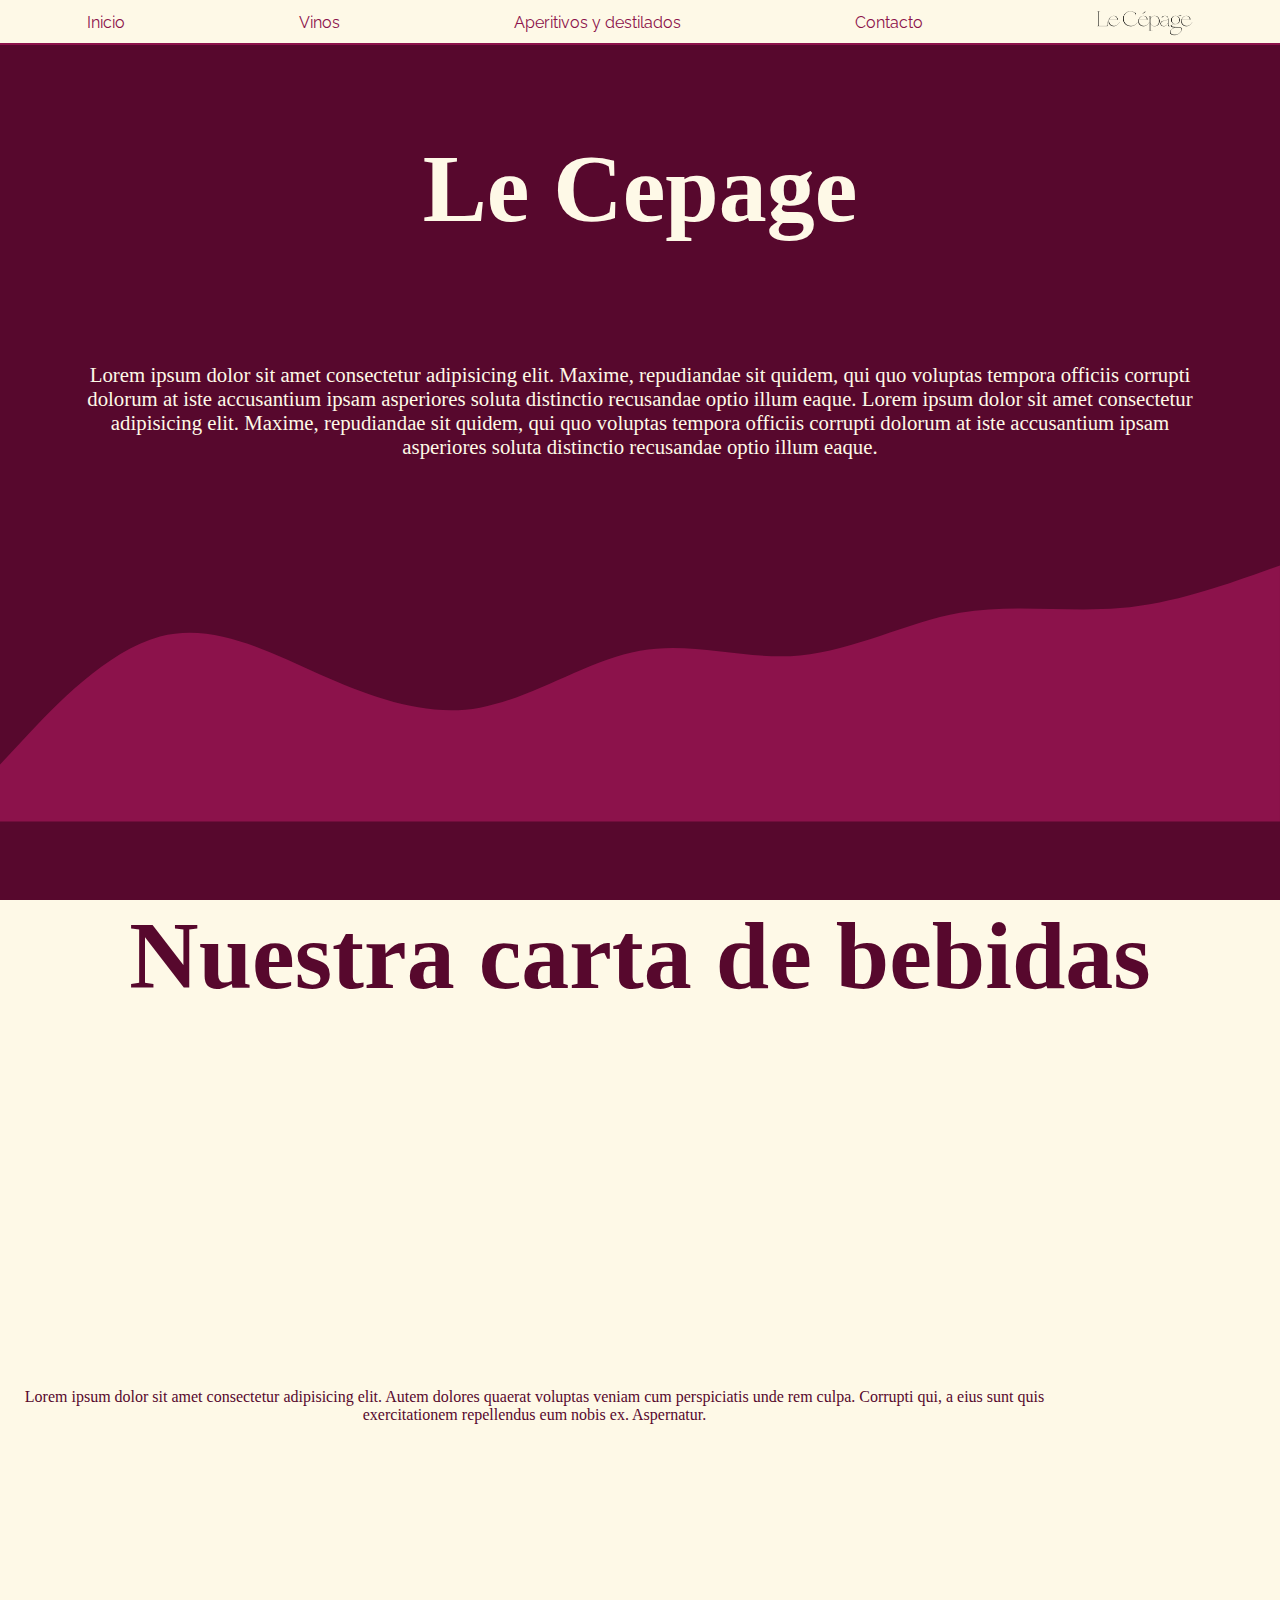
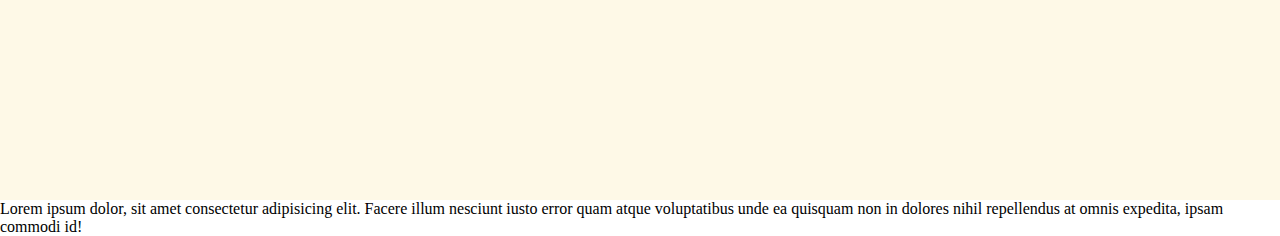
==== index.html @ 39147e9d "Continuo trabajando sobre la pagina principal, probando waves backgrounds y svgs" ====
<!DOCTYPE html>
<html lang="es">

<head>
  <meta charset="UTF-8" />
  <meta http-equiv="X-UA-Compatible" content="IE=edge" />
  <meta name="viewport" content="width=device-width, initial-scale=1.0" />
  <title>Le Cepage</title>
  <link rel="stylesheet" href="styles.css" />
  <script src="myScripts.js"></script>
</head>

<body>
  <header>
    <nav class="grilla-nav-izq">
      <a class="nav-hijo-izq" href="#">Inicio</a>
      <a class="nav-hijo-izq" href="#">Vinos</a>
      <a class="nav-hijo-izq" href="#">Aperitivos y destilados</a>
      <a class="nav-hijo-izq" href="#">Contacto</a>
      <p class="nav-hijo-izq"><img src="imgs/logos/logo1.png" class="logo-nav" style="height: 32px;"></p>
    </nav>
  </header>
  <main class="flex-col-main">
    <!-- Div de presentacion con titulos y descripcion breve -->
    <div class="wave-container">
      <div class="filler"></div>
      <!-- Con la misma height que el nav para asi queda bien el h1 -->
      <h1>Le Cepage</h1>
      <p>Lorem ipsum dolor sit amet consectetur adipisicing elit. Maxime, repudiandae sit quidem, qui quo voluptas
        tempora officiis corrupti dolorum at iste accusantium ipsam asperiores soluta distinctio recusandae optio illum
        eaque.
        Lorem ipsum dolor sit amet consectetur adipisicing elit. Maxime, repudiandae sit quidem, qui quo voluptas
        tempora officiis corrupti dolorum at iste accusantium ipsam asperiores soluta distinctio recusandae optio illum
        eaque.
      </p>
      <div class="svg-wave">
        <!-- getwaves.io -->
        <svg xmlns="http://www.w3.org/2000/svg" viewBox="0 0 1440 320" preserveAspectRatio="none">
          <path fill="#8c124b" fill-opacity="1"
            d="M0,256L30,224C60,192,120,128,180,112C240,96,300,128,360,154.7C420,181,480,203,540,192C600,181,660,139,720,128C780,117,840,139,900,133.3C960,128,1020,96,1080,85.3C1140,75,1200,85,1260,80C1320,75,1380,53,1410,42.7L1440,32L1440,320L1410,320C1380,320,1320,320,1260,320C1200,320,1140,320,1080,320C1020,320,960,320,900,320C840,320,780,320,720,320C660,320,600,320,540,320C480,320,420,320,360,320C300,320,240,320,180,320C120,320,60,320,30,320L0,320Z">
          </path>
        </svg>
      </div>
    </div>
    <!-- Termino la presentacion -->
    <!-- Arranca la segunda diapo del index -->
    <div class="topwave">
      <!-- <svg xmlns="http://www.w3.org/2000/svg" viewBox="0 0 1440 320" preserveAspectRatio="none">
        <path fill="#8c124b" fill-opacity="1"
          d="M0,256L30,224C60,192,120,128,180,112C240,96,300,128,360,154.7C420,181,480,203,540,192C600,181,660,139,720,128C780,117,840,139,900,133.3C960,128,1020,96,1080,85.3C1140,75,1200,85,1260,80C1320,75,1380,53,1410,42.7L1440,32L1440,0L1410,0C1380,0,1320,0,1260,0C1200,0,1140,0,1080,0C1020,0,960,0,900,0C840,0,780,0,720,0C660,0,600,0,540,0C480,0,420,0,360,0C300,0,240,0,180,0C120,0,60,0,30,0L0,0Z">
        </path>
      </svg> -->
      <h1>Nuestra carta de bebidas</h1>
      <p>Lorem ipsum dolor sit amet consectetur adipisicing elit. Autem dolores quaerat voluptas veniam cum perspiciatis
        unde rem culpa. Corrupti qui, a eius sunt quis exercitationem repellendus eum nobis ex. Aspernatur.</p>
    </div>
    <footer>
      Lorem ipsum dolor, sit amet consectetur adipisicing elit. Facere illum
      nesciunt iusto error quam atque voluptatibus unde ea quisquam non in
      dolores nihil repellendus at omnis expedita, ipsam commodi id!
    </footer>
  </main>
</body>

</html>
---- styles.css ----
@import url('https://fonts.googleapis.com/css2?family=Quicksand:wght@300;400;500&family=Raleway:ital,wght@0,100;0,300;0,400;0,500;1,100&family=Source+Serif+Pro:wght@200;300;400&display=swap');

@import url('https://fonts.googleapis.com/css2?family=Koh+Santepheap&display=swap');

:root {;
    --footer-fontcolor: rgb(0, 0, 0);
    --main-color: #8c124b;
    --title-color: #FEF9E7;
    --second-background: #FEF9E7;
    --main-background: #57082d;
}

* {
    box-sizing: border-box;
    margin: 0;
    padding: 0;
}

body {
    width: 100vw;
    margin: 0;
    overflow-x: hidden;
}

/* nav */
.grilla-nav-izq {
    z-index: 1;
    padding: 0.2em 0 0.1em 0;
    display: flex;
    flex-direction: row;
    width: 100vw;
    font-family: Raleway;
    position: fixed;
    top: 0;
    height: 45px;
    background-color: var(--second-background);
    align-items: center;
    justify-content: space-around;
    border-bottom: 2px solid var(--main-color);
}

.logo-nav {
    padding-top: 5px;
}

.nav-hijo-izq {
    text-align: center;
    color: var(--main-color);
    grid-column-start: span 1;
    display: block;
}

.grilla-nav-izq a {
    text-decoration: none;
}

.grilla-nav-izq a:hover {
    text-decoration: none;
}
/* Fin nav */

.flex-col-main {
    display: grid;
    grid-template-rows: repeat(1fr, 5);
}

.wave-container {
    height: 100vh;
    width: 100vw;
    background-color: var(--main-background);
    grid-row: 1 span 1;
    display: grid;
    grid-template-columns: repeat(1fr, 12);
    grid-template-rows: repeat(1fr, 6);
}

.filler {
    height: 55px;
    grid-column: span 12;
    grid-row: 1 / 2;
}
.wave-container h1 {
    color: var(--title-color);
    font-size: 6em;
    text-align: center;
    grid-column: span 12;
    grid-row: 2 / 3;
}

.wave-container p {
    color: var(--title-color);
    font-size: 1.3em;
    margin: 40px 50px 0px 50px;
    grid-row: 3 / 4;
    grid-column: 4 / 10;
    text-align: center;
}

.svg-wave {
    display: block;
    width: 100;
    grid-row: 4/5;
    grid-column: 1/13;
}

.svg-wave > svg {
    display: block;
    width: 100;
    grid-row: 4/5;
    grid-column: 1/13;
}

.topwave {
    background-image: url(E:/Programming/cac-2168-python/le-cepage/imgs/topwave.svg);
    background-repeat: no-repeat;
    height: 100vh;
    width: 100vw;
    background: var(--second-background);
    color: var(--main-background);
    text-align: center;
    overflow: hidden;
    grid-row: 2/3;
    display: grid;
    grid-template-columns: repeat(1fr, 12);
    grid-template-rows: repeat(1fr, 6);
}

.topwave > svg {
    display:block;
    width: 100;
    height: 80%;
    grid-row: 1/2;
}

.topwave h1 {
    color: var(--main-background);
    z-index: 0;
    position: relative;
    font-size: 6em;
    text-align: center;
    grid-column: 1/13;
    grid-row: 1 / 2;
}

/* Footer */
footer {
    grid-column-start: span 12;
    background-color: var(--footer-backgroundcolor);
    color: var(---main-color);
    height: auto;
}
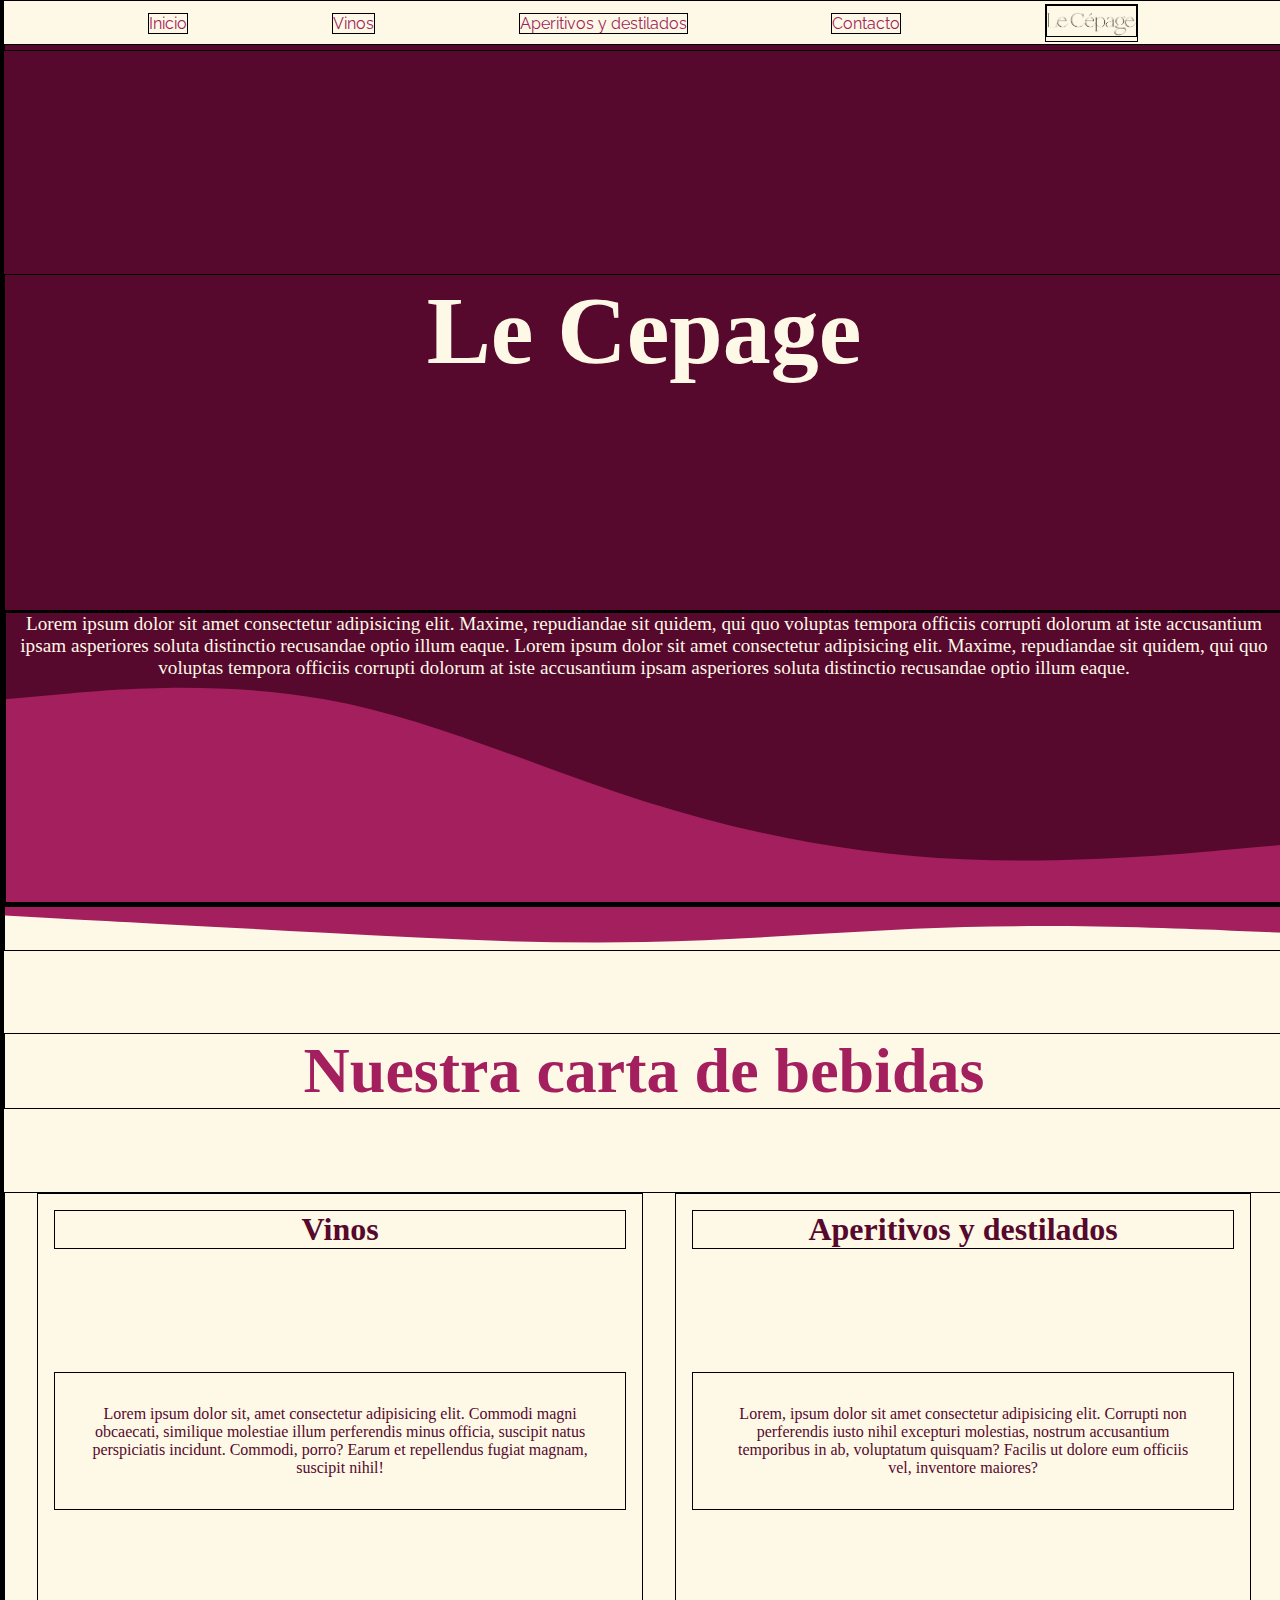
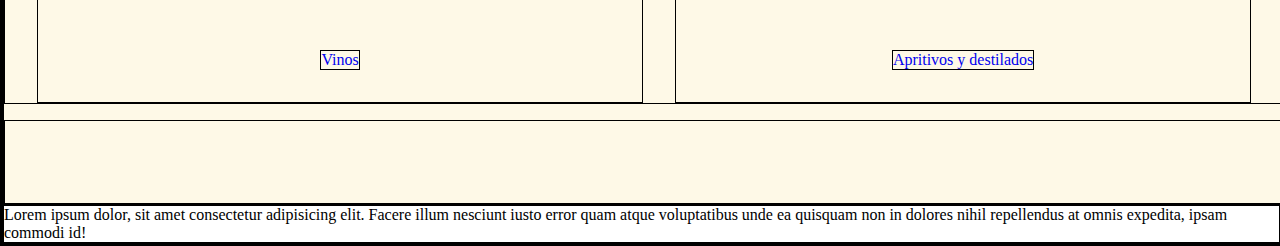
==== commit f53cb019: "Terminamos el nav y casi toda la primer pagina, falta el footer y un newsletter pequeño. Se cambio l" ====
--- a/index.html
+++ b/index.html
@@ -22,10 +22,11 @@
   </header>
   <main class="flex-col-main">
     <!-- Div de presentacion con titulos y descripcion breve -->
-    <div class="wave-container">
-      <div class="filler"></div>
-      <!-- Con la misma height que el nav para asi queda bien el h1 -->
-      <h1>Le Cepage</h1>
+    <div class="wave-container" ">
+      <div class=" filler"></div> <!-- Con la misma height que el nav para asi queda bien el h1 -->
+    <h1>Le Cepage</h1>
+    <div class="descripcion-principal"
+      style="background-image: url(imgs/bottwave.svg); background-repeat: no-repeat; background-size: cover;">
       <p>Lorem ipsum dolor sit amet consectetur adipisicing elit. Maxime, repudiandae sit quidem, qui quo voluptas
         tempora officiis corrupti dolorum at iste accusantium ipsam asperiores soluta distinctio recusandae optio illum
         eaque.
@@ -33,26 +34,35 @@
         tempora officiis corrupti dolorum at iste accusantium ipsam asperiores soluta distinctio recusandae optio illum
         eaque.
       </p>
-      <div class="svg-wave">
-        <!-- getwaves.io -->
-        <svg xmlns="http://www.w3.org/2000/svg" viewBox="0 0 1440 320" preserveAspectRatio="none">
-          <path fill="#8c124b" fill-opacity="1"
-            d="M0,256L30,224C60,192,120,128,180,112C240,96,300,128,360,154.7C420,181,480,203,540,192C600,181,660,139,720,128C780,117,840,139,900,133.3C960,128,1020,96,1080,85.3C1140,75,1200,85,1260,80C1320,75,1380,53,1410,42.7L1440,32L1440,320L1410,320C1380,320,1320,320,1260,320C1200,320,1140,320,1080,320C1020,320,960,320,900,320C840,320,780,320,720,320C660,320,600,320,540,320C480,320,420,320,360,320C300,320,240,320,180,320C120,320,60,320,30,320L0,320Z">
-          </path>
-        </svg>
-      </div>
+    </div>
     </div>
     <!-- Termino la presentacion -->
     <!-- Arranca la segunda diapo del index -->
     <div class="topwave">
-      <!-- <svg xmlns="http://www.w3.org/2000/svg" viewBox="0 0 1440 320" preserveAspectRatio="none">
-        <path fill="#8c124b" fill-opacity="1"
-          d="M0,256L30,224C60,192,120,128,180,112C240,96,300,128,360,154.7C420,181,480,203,540,192C600,181,660,139,720,128C780,117,840,139,900,133.3C960,128,1020,96,1080,85.3C1140,75,1200,85,1260,80C1320,75,1380,53,1410,42.7L1440,32L1440,0L1410,0C1380,0,1320,0,1260,0C1200,0,1140,0,1080,0C1020,0,960,0,900,0C840,0,780,0,720,0C660,0,600,0,540,0C480,0,420,0,360,0C300,0,240,0,180,0C120,0,60,0,30,0L0,0Z">
-        </path>
-      </svg> -->
+      <div class="filler"
+        style="background-image: url(imgs/topwave.svg); background-repeat: no-repeat; background-size: 100vw;"></div>
       <h1>Nuestra carta de bebidas</h1>
-      <p>Lorem ipsum dolor sit amet consectetur adipisicing elit. Autem dolores quaerat voluptas veniam cum perspiciatis
-        unde rem culpa. Corrupti qui, a eius sunt quis exercitationem repellendus eum nobis ex. Aspernatur.</p>
+      <div class="carta">
+        <div class="vinos-y-aperitivos">
+          <h3>
+            Vinos
+          </h3>
+          <p>Lorem ipsum dolor sit, amet consectetur adipisicing elit. Commodi magni obcaecati, similique molestiae
+            illum perferendis minus officia, suscipit natus perspiciatis incidunt. Commodi, porro? Earum et repellendus
+            fugiat magnam, suscipit nihil!</p>
+          <a href="/bodegas.html" class="btn">Vinos</a>
+        </div>
+        <div class="vinos-y-aperitivos">
+          <h3>
+            Aperitivos y destilados
+          </h3>
+          <p>Lorem, ipsum dolor sit amet consectetur adipisicing elit. Corrupti non perferendis iusto nihil excepturi
+            molestias, nostrum accusantium temporibus in ab, voluptatum quisquam? Facilis ut dolore eum officiis vel,
+            inventore maiores?</p>
+          <a href="/aperitivos-destilados.html" class="btn">Apritivos y destilados</a>
+        </div>
+      </div>
+      <div class="newsletter"></div>
     </div>
     <footer>
       Lorem ipsum dolor, sit amet consectetur adipisicing elit. Facere illum
--- a/styles.css
+++ b/styles.css
@@ -1,151 +1,190 @@
-@import url('https://fonts.googleapis.com/css2?family=Quicksand:wght@300;400;500&family=Raleway:ital,wght@0,100;0,300;0,400;0,500;1,100&family=Source+Serif+Pro:wght@200;300;400&display=swap');
+@import url("https://fonts.googleapis.com/css2?family=Quicksand:wght@300;400;500&family=Raleway:ital,wght@0,100;0,300;0,400;0,500;1,100&family=Source+Serif+Pro:wght@200;300;400&display=swap");
 
-@import url('https://fonts.googleapis.com/css2?family=Koh+Santepheap&display=swap');
+@import url("https://fonts.googleapis.com/css2?family=Koh+Santepheap&display=swap");
 
-:root {;
-    --footer-fontcolor: rgb(0, 0, 0);
-    --main-color: #8c124b;
-    --title-color: #FEF9E7;
-    --second-background: #FEF9E7;
-    --main-background: #57082d;
+:root {
+  --footer-fontcolor: rgb(0, 0, 0);
+  --main-color: #A31F5D;
+  --title-color: #fef9e7;
+  --second-background: #fef9e7;
+  --main-background: #57082d;
+}
+
+html {
+  overflow: scroll;
+  overflow-x: hidden;
+}
+::-webkit-scrollbar {
+  width: 0;  /* Remove scrollbar space */
+  background: transparent;  /* Optional: just make scrollbar invisible */
 }
 
 * {
-    box-sizing: border-box;
-    margin: 0;
-    padding: 0;
+  box-sizing: border-box;
+  border: 1px solid black;
+  margin: 0;
+  padding: 0;
 }
 
 body {
-    width: 100vw;
-    margin: 0;
-    overflow-x: hidden;
+  width: 100vw;
+  margin: 0;
 }
 
 /* nav */
 .grilla-nav-izq {
-    z-index: 1;
-    padding: 0.2em 0 0.1em 0;
-    display: flex;
-    flex-direction: row;
-    width: 100vw;
-    font-family: Raleway;
-    position: fixed;
-    top: 0;
-    height: 45px;
-    background-color: var(--second-background);
-    align-items: center;
-    justify-content: space-around;
-    border-bottom: 2px solid var(--main-color);
+  z-index: 1;
+  padding: 0.2em 0 0.1em 0;
+  display: flex;
+  flex-direction: row;
+  width: 100vw;
+  font-family: Raleway;
+  position: fixed;
+  top: 0;
+  height: 45px;
+  background-color: var(--second-background);
+  align-items: center;
+  justify-content: space-evenly;
 }
 
 .logo-nav {
-    padding-top: 5px;
+  padding-top: 5px;
 }
 
 .nav-hijo-izq {
-    text-align: center;
-    color: var(--main-color);
-    grid-column-start: span 1;
-    display: block;
+  text-align: center;
+  color: var(--main-color);
+  grid-column-start: span 1;
+  display: block;
 }
 
 .grilla-nav-izq a {
-    text-decoration: none;
+  text-decoration: none;
 }
 
 .grilla-nav-izq a:hover {
-    text-decoration: none;
+  text-decoration: none;
 }
 /* Fin nav */
 
 .flex-col-main {
-    display: grid;
-    grid-template-rows: repeat(1fr, 5);
+  width: 100vw;
+  display: grid;
+  grid-template-rows: repeat(1fr, 5);
 }
 
 .wave-container {
-    height: 100vh;
-    width: 100vw;
-    background-color: var(--main-background);
-    grid-row: 1 span 1;
-    display: grid;
-    grid-template-columns: repeat(1fr, 12);
-    grid-template-rows: repeat(1fr, 6);
+  height: 100vh;
+  width: 100vw;
+  background-color: var(--main-background);
+  grid-row: 1/2;
+  grid-column: 1/2;
+  display: grid;
+  grid-template-columns: repeat(1fr, 12);
+  grid-template-rows: repeat(1fr, 6);
+}
+
+.wave-container h1 {
+  color: var(--title-color);
+  font-size: 6em;
+  text-align: center;
+  grid-column: 1/13;
+  grid-row: 2 / 3;
+}
+
+.descripcion-principal {
+  width: inherit;
+  grid-column: 1/13;
+  grid-row: 3/4;
+  display: grid;
+  grid-template-columns: repeat(1fr, 6);
+}
+
+.descripcion-principal p {
+  grid-column: 2/5;
+  color: var(--title-color);
+  font-size: 1.2em;
+  text-align: center;
+}
+
+.topwave {
+  height: 100vh;
+  width: inherit;
+  background: var(--second-background);
+  color: var(--second-background);
+  text-align: center;
+  grid-row: 2/3;
+  display: grid;
+  grid-template-columns: repeat(1fr, 12);
+  grid-template-rows: repeat(1fr, 6);
 }
 
 .filler {
-    height: 55px;
-    grid-column: span 12;
-    grid-row: 1 / 2;
-}
-.wave-container h1 {
-    color: var(--title-color);
-    font-size: 6em;
-    text-align: center;
-    grid-column: span 12;
-    grid-row: 2 / 3;
-}
-
-.wave-container p {
-    color: var(--title-color);
-    font-size: 1.3em;
-    margin: 40px 50px 0px 50px;
-    grid-row: 3 / 4;
-    grid-column: 4 / 10;
-    text-align: center;
-}
-
-.svg-wave {
-    display: block;
-    width: 100;
-    grid-row: 4/5;
-    grid-column: 1/13;
-}
-
-.svg-wave > svg {
-    display: block;
-    width: 100;
-    grid-row: 4/5;
-    grid-column: 1/13;
-}
-
-.topwave {
-    background-image: url(E:/Programming/cac-2168-python/le-cepage/imgs/topwave.svg);
-    background-repeat: no-repeat;
-    height: 100vh;
-    width: 100vw;
-    background: var(--second-background);
-    color: var(--main-background);
-    text-align: center;
-    overflow: hidden;
-    grid-row: 2/3;
-    display: grid;
-    grid-template-columns: repeat(1fr, 12);
-    grid-template-rows: repeat(1fr, 6);
-}
-
-.topwave > svg {
-    display:block;
-    width: 100;
-    height: 80%;
-    grid-row: 1/2;
+  grid-column: 1/13;
+  grid-row: 1/2;
+  height: 45px;
+  width: 100vw;
 }
 
 .topwave h1 {
-    color: var(--main-background);
-    z-index: 0;
-    position: relative;
-    font-size: 6em;
-    text-align: center;
-    grid-column: 1/13;
-    grid-row: 1 / 2;
+  width: 100vw;
+  color: var(--main-color);
+  height: fit-content;
+  font-size: 4em;
+  text-align: center;
+  grid-column: 1/12;
+  grid-row: 2 / 3;
+}
+
+.carta {
+  height: auto;
+  grid-row: 3/6;
+  grid-column: 1/13;
+  display: flex;
+  flex-direction: row;
+  padding: 0 2em 0 2em;
+  gap: 2em;
+  justify-content: space-around;
+}
+
+.vinos-y-aperitivos {
+  flex: 1 1 auto;
+  padding: 1em;
+  display: flex;
+  flex-direction: column;
+  justify-content: space-between;
+}
+
+.vinos-y-aperitivos h3 {
+  color: var(--main-background);
+  font-size: 2em;
+  text-align: center;
+}
+
+.vinos-y-aperitivos p {
+  color: var(--main-background);
+  padding: 2em;
+  font-size: 1em;
+  text-align: center;
+}
+
+.btn {
+  margin-top: 2em;
+  text-decoration: none;
+  margin: 1em auto 1em auto;
+}
+
+.newsletter {
+  grid-column: 1/13;
+  grid-row: 6/7;
+  margin-top: 1em;
 }
 
 /* Footer */
 footer {
-    grid-column-start: span 12;
-    background-color: var(--footer-backgroundcolor);
-    color: var(---main-color);
-    height: auto;
-}+  grid-column-start: span 12;
+  background-color: var(--footer-backgroundcolor);
+  color: var(---main-color);
+  height: auto;
+  width: 100vw;
+}
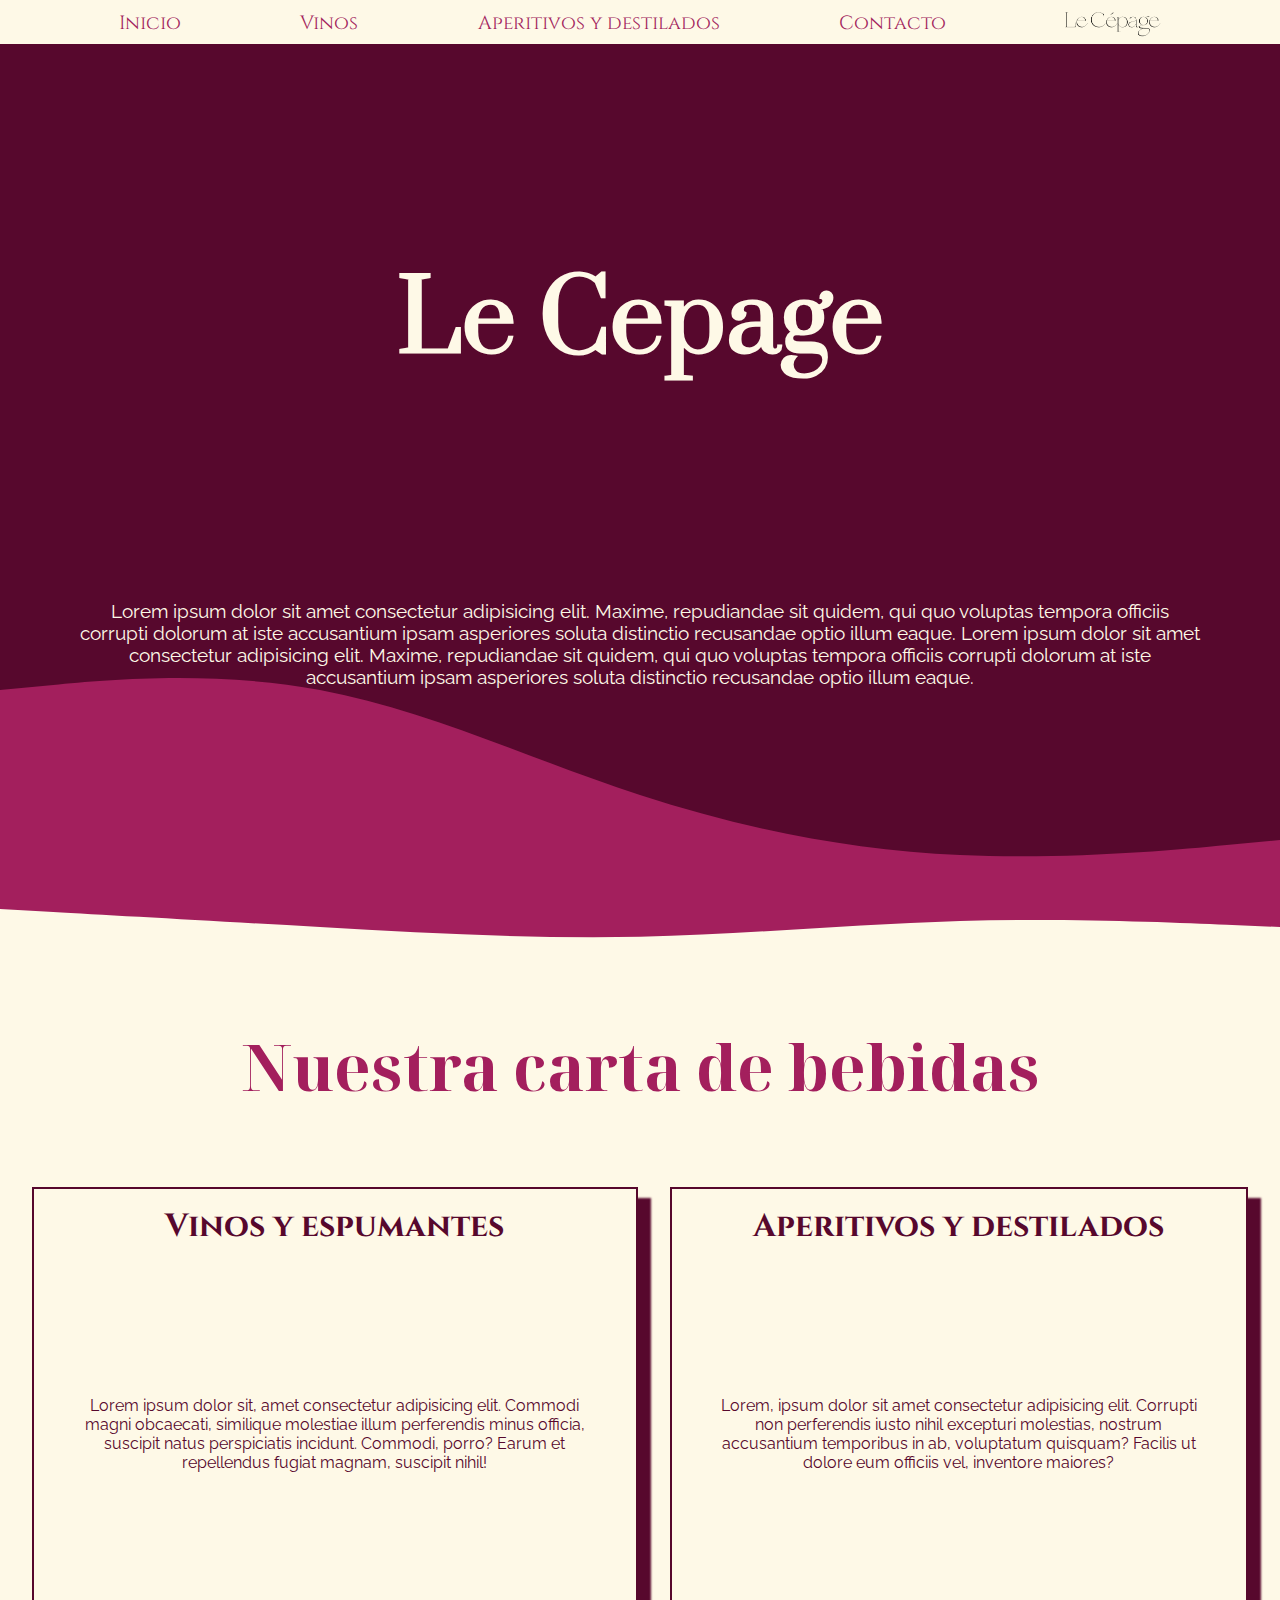
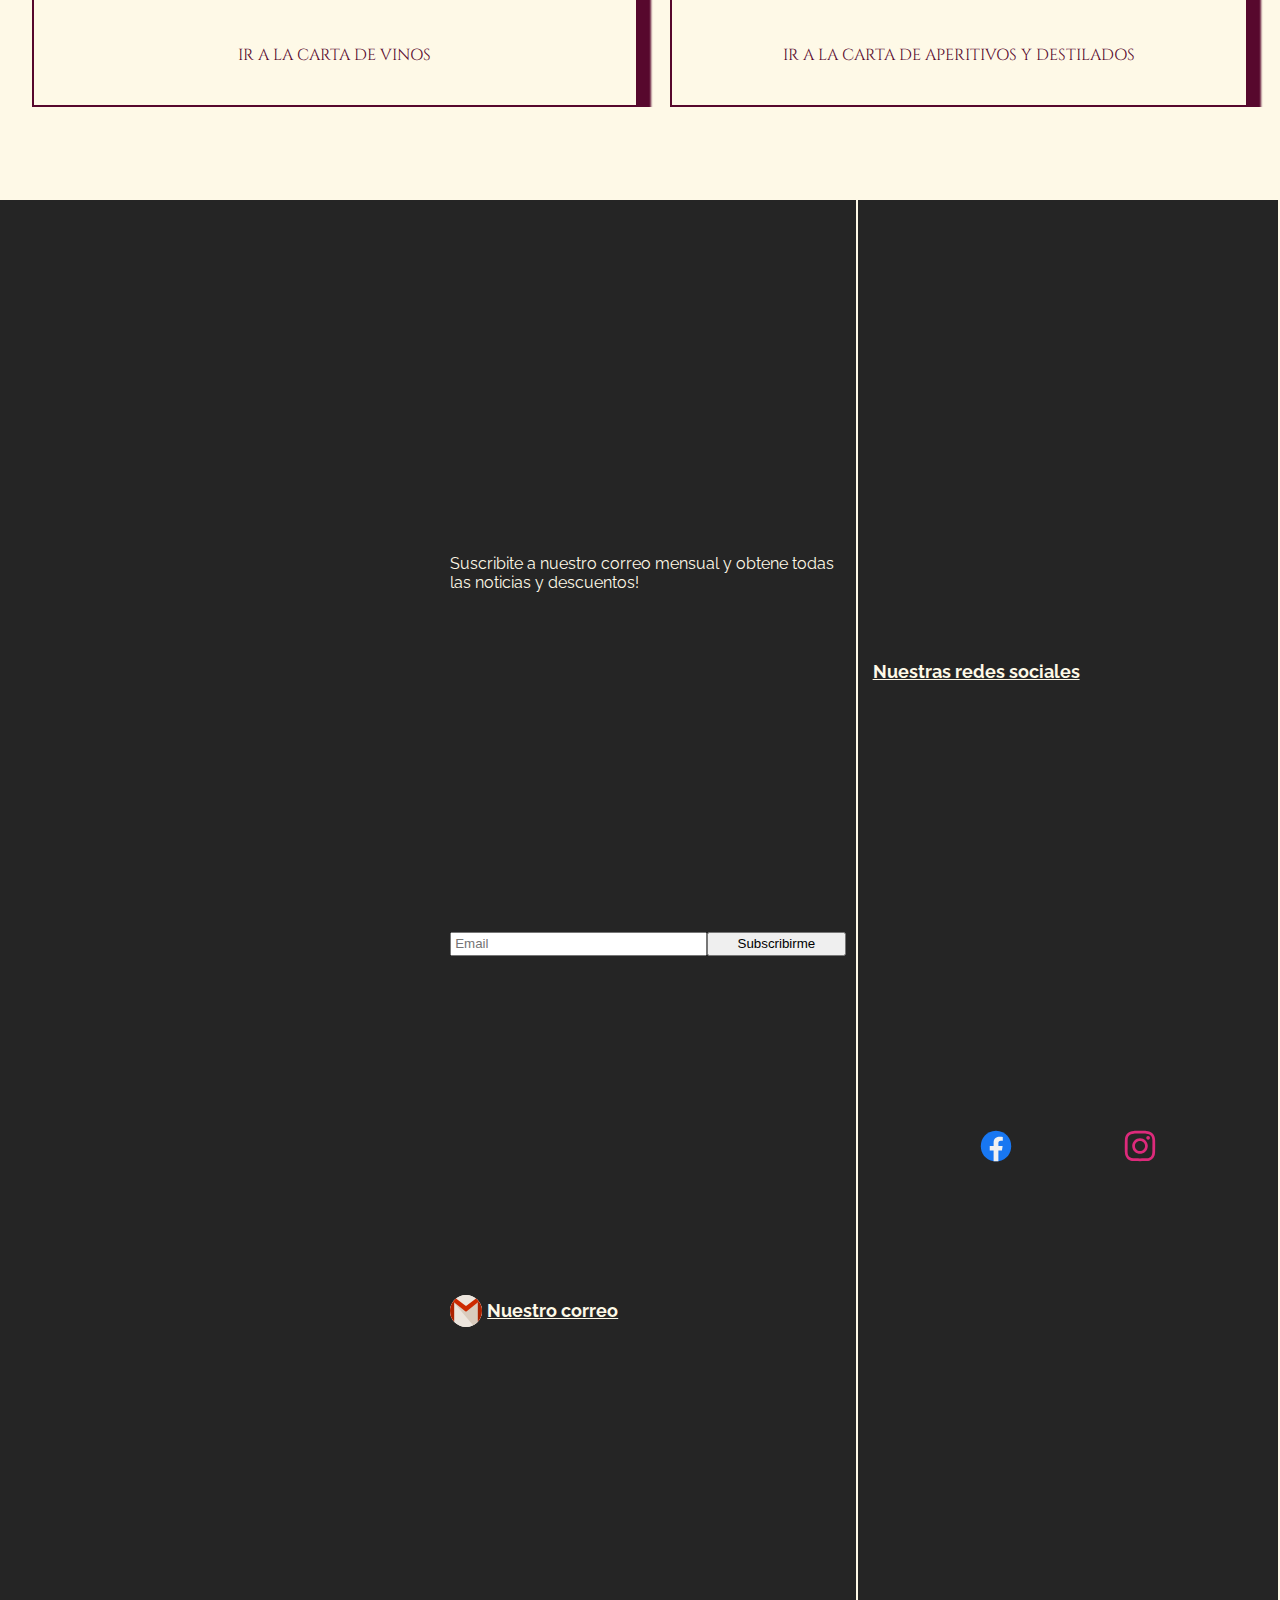
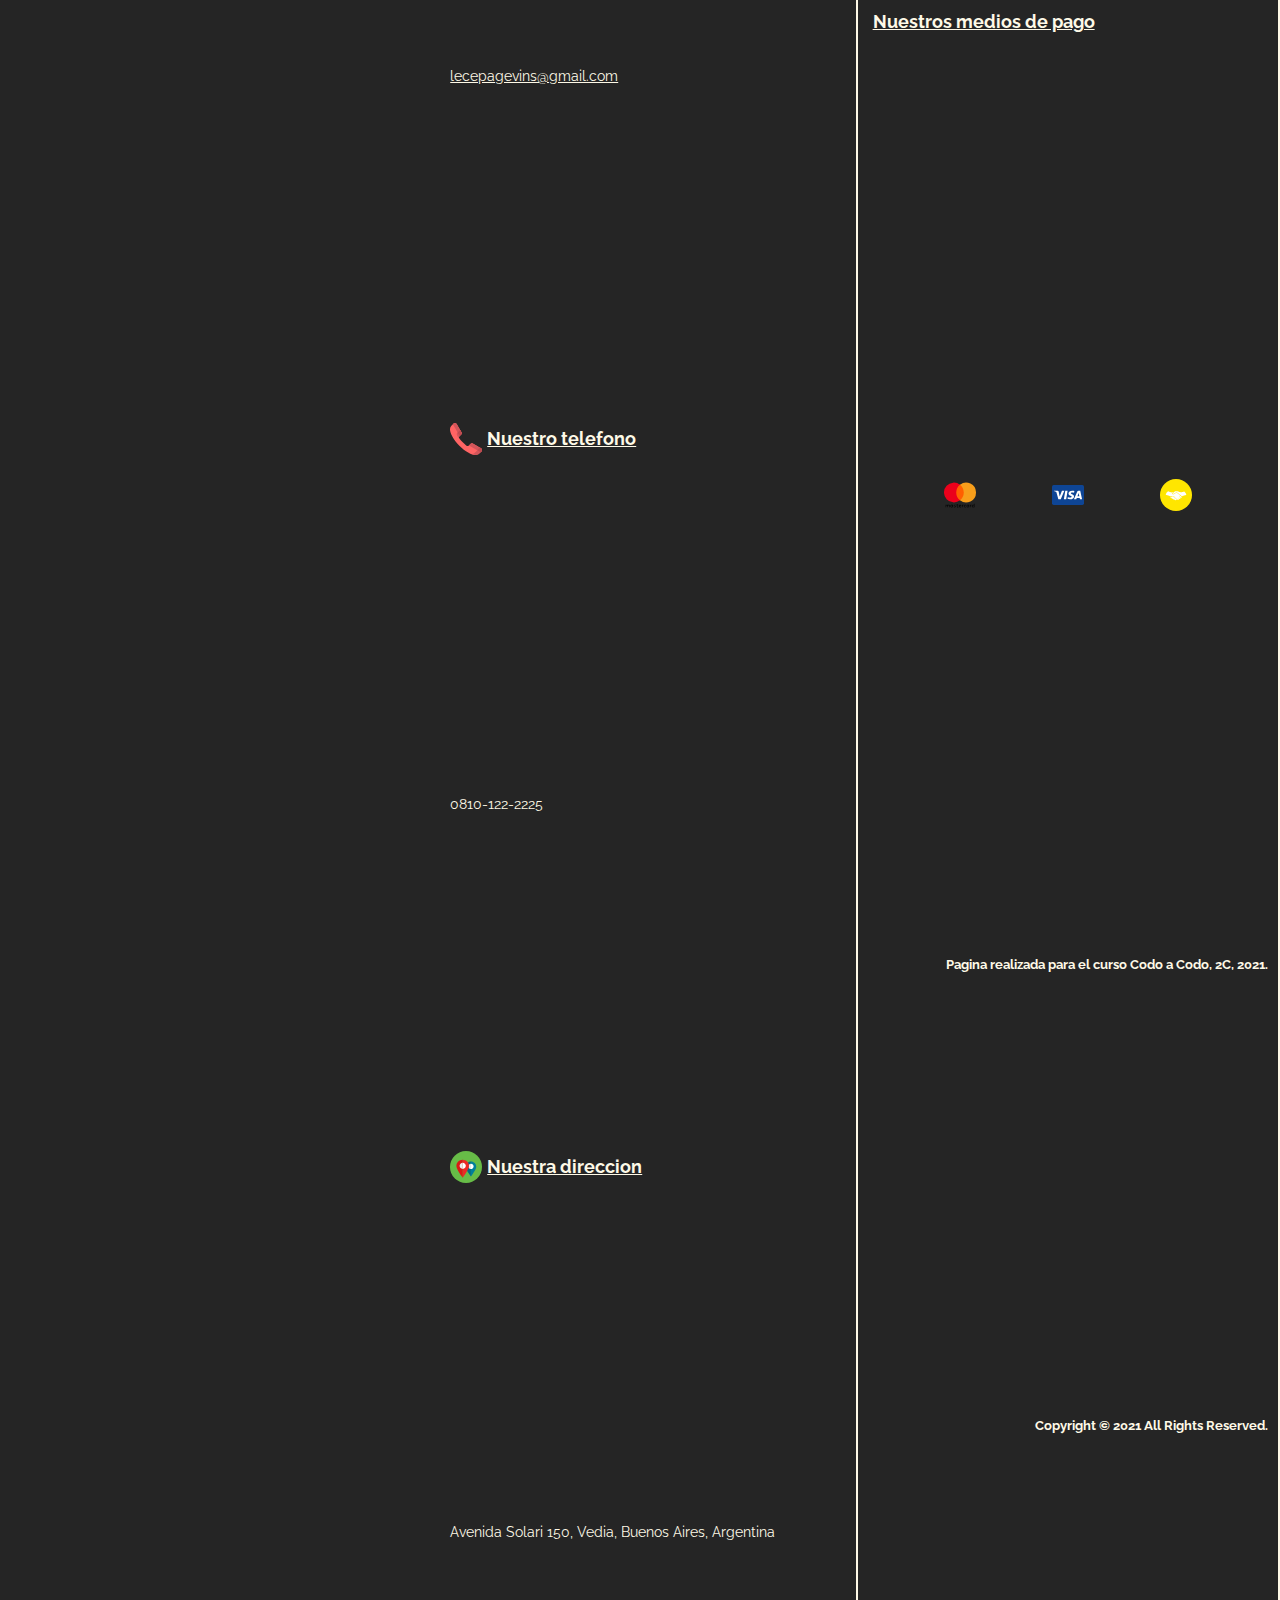
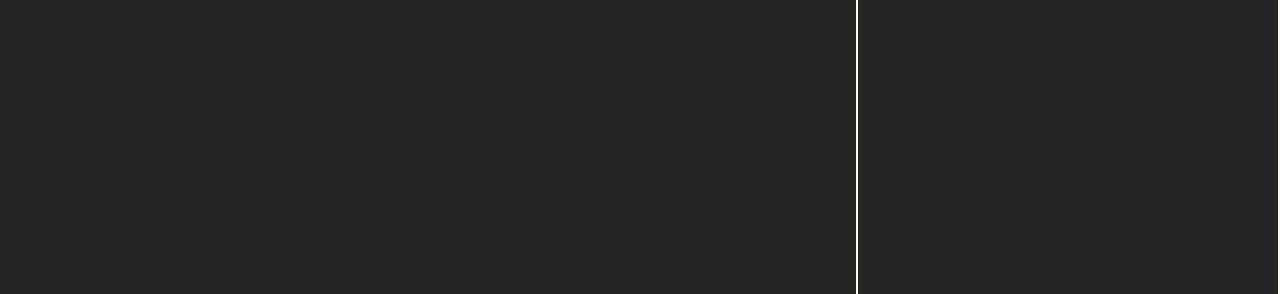
==== commit 31c52e23: "Maquetamos el footer, falta terminar unas pequeñas cosas de diseño y el responsive" ====
--- a/index.html
+++ b/index.html
@@ -6,17 +6,17 @@
   <meta http-equiv="X-UA-Compatible" content="IE=edge" />
   <meta name="viewport" content="width=device-width, initial-scale=1.0" />
   <title>Le Cepage</title>
-  <link rel="stylesheet" href="styles.css" />
+  <link rel="stylesheet" href="main.css" />
   <script src="myScripts.js"></script>
 </head>
 
 <body>
   <header>
     <nav class="grilla-nav-izq">
-      <a class="nav-hijo-izq" href="#">Inicio</a>
-      <a class="nav-hijo-izq" href="#">Vinos</a>
-      <a class="nav-hijo-izq" href="#">Aperitivos y destilados</a>
-      <a class="nav-hijo-izq" href="#">Contacto</a>
+      <a class="nav-hijo-izq" href="index.html">Inicio</a>
+      <a class="nav-hijo-izq" href="vinos.html">Vinos</a>
+      <a class="nav-hijo-izq" href="aperitivos-destilados.html">Aperitivos y destilados</a>
+      <a class="nav-hijo-izq" href="contact.html">Contacto</a>
       <p class="nav-hijo-izq"><img src="imgs/logos/logo1.png" class="logo-nav" style="height: 32px;"></p>
     </nav>
   </header>
@@ -43,31 +43,71 @@
         style="background-image: url(imgs/topwave.svg); background-repeat: no-repeat; background-size: 100vw;"></div>
       <h1>Nuestra carta de bebidas</h1>
       <div class="carta">
-        <div class="vinos-y-aperitivos">
+        <div class="recuadro-anim">
           <h3>
-            Vinos
+            Vinos y espumantes
           </h3>
           <p>Lorem ipsum dolor sit, amet consectetur adipisicing elit. Commodi magni obcaecati, similique molestiae
             illum perferendis minus officia, suscipit natus perspiciatis incidunt. Commodi, porro? Earum et repellendus
             fugiat magnam, suscipit nihil!</p>
-          <a href="/bodegas.html" class="btn">Vinos</a>
+          <a href="../vinos.html" class="btn btn-anim">Ir a la carta de vinos</a>
         </div>
-        <div class="vinos-y-aperitivos">
+        <div class="recuadro-anim">
           <h3>
             Aperitivos y destilados
           </h3>
           <p>Lorem, ipsum dolor sit amet consectetur adipisicing elit. Corrupti non perferendis iusto nihil excepturi
             molestias, nostrum accusantium temporibus in ab, voluptatum quisquam? Facilis ut dolore eum officiis vel,
             inventore maiores?</p>
-          <a href="/aperitivos-destilados.html" class="btn">Apritivos y destilados</a>
+          <a href="../aperitivos-destilados.html" class="btn btn-anim">Ir a la carta de aperitivos y destilados</a>
         </div>
       </div>
       <div class="newsletter"></div>
     </div>
     <footer>
-      Lorem ipsum dolor, sit amet consectetur adipisicing elit. Facere illum
-      nesciunt iusto error quam atque voluptatibus unde ea quisquam non in
-      dolores nihil repellendus at omnis expedita, ipsam commodi id!
+      <div class="mapa"><iframe
+          src="https://www.google.com/maps/embed?pb=!1m18!1m12!1m3!1d3288.2823060016176!2d-61.546413410299344!3d-34.495726644963916!2m3!1f0!2f0!3f0!3m2!1i1024!2i768!4f13.1!3m3!1m2!1s0x95c777bada203649%3A0x345e657384ef54c6!2sAv.%20Solari%20150%2C%20Vedia%2C%20Provincia%20de%20Buenos%20Aires!5e0!3m2!1sen!2sar!4v1635446472513!5m2!1sen!2sar"
+          width="380" height="3290" style="border:0;" allowfullscreen="" loading="lazy"></iframe>
+      </div>
+      <div class="contacto">
+        <label for="email">Suscribite a nuestro correo mensual y obtene todas las noticias y descuentos!</label>
+        <div class="newsletter-input">
+          <input type="email" id="email" name="email" class="escribir-email" placeholder="Email"><input type="submit"
+            class="submit-email" value="Subscribirme">
+        </div>
+        <div class="renglon">
+          <img src="imgs/icons/gmail-svgrepo-com.svg" alt="Icono de Gmail">
+          <h5>Nuestro correo</h5>
+        </div>
+        <a href="mailto:lecepagevins@gmail.com">lecepagevins@gmail.com</a>
+        <div class="renglon">
+          <img src="imgs/icons/telephone-svgrepo-com.svg" alt="Icono de un telefono">
+          <h5>Nuestro telefono </h5>
+        </div>
+        <p>0810-122-2225</p>
+        <div class="renglon">
+          <img src="imgs/icons/location-svgrepo-com.svg" alt="Icono de ubicacion">
+          <h5>Nuestra direccion</h5>
+        </div>
+        <p>Avenida Solari 150, Vedia, Buenos Aires, Argentina</p>
+      </div>
+      <div class="contacto">
+        <h5>Nuestras redes sociales</h5>
+        <div class="imagenes-redes">
+          <a href="https://facebook.com/lecepagevins"><img
+              src="imgs/icons/facebook-network-communication-internet-interaction-svgrepo-com.svg" alt=""></a>
+          <a href="https://instagram.com/lecepagevins"><img
+              src="imgs/icons/instagram-social-media-network-communication-interaction-connection-svgrepo-com.svg"
+              alt=""></a>
+        </div>
+        <h5>Nuestros medios de pago</h5>
+        <div class="imagenes-redes">
+          <img src="imgs/icons/mastercard-svgrepo-com.svg" alt="Icono tarjeta mastercard">
+          <img src="imgs/icons/visa-3-svgrepo-com.svg" alt="Icono de tarjeta VISA">
+          <img src="imgs/icons/mercadolibre-svgrepo-com.svg"/>
+        </div>
+        <h6 class="footer-centered">Pagina realizada para el curso Codo a Codo, 2C, 2021.</h6>
+        <h6 class="footer-centered">Copyright © 2021 All Rights Reserved.</h6>
     </footer>
   </main>
 </body>
--- a/main.css
+++ b/main.css
@@ -0,0 +1,432 @@
+@import url('https://fonts.googleapis.com/css2?family=Cinzel:wght@500&family=Nanum+Myeongjo:wght@400;800&family=Noto+Serif+Display:wght@300;400;600&family=Prata&family=Raleway:wght@200;300&display=swap');
+
+:root {
+  --footer-background: #252525;
+  --main-color: #A31F5D;
+  --title-color: #fef9e7;
+  --second-background: #fef9e7;
+  --main-background: #57082d;
+  --item-productos: #702C4C;
+}
+
+html {
+  overflow: scroll;
+  overflow-x: hidden;
+}
+::-webkit-scrollbar {
+  width: 0;  /* Remove scrollbar space */
+  background: transparent;  /* Optional: just make scrollbar invisible */
+}
+
+* {
+  box-sizing: border-box;
+/*   border: 1px solid black; */
+  margin: 0;
+  padding: 0;
+}
+
+body {
+  width: 100vw;
+  margin: 0;
+}
+
+/* Fuentes */
+.wave-container h1 {
+  font-family: 'Prata', serif;
+}
+
+.topwave h1, .presentacion-carta h1, h2  {
+  font-family: 'Noto Serif Display', serif;;
+}
+
+.recuadro-anim h3, .recuadro-anim h4, .btn {
+  font-family: 'Cinzel', serif;
+}
+
+p, footer {
+  font-family: 'Raleway', sans-serif;
+}
+
+/* nav */
+
+.grilla-nav-izq {
+  z-index: 1;
+  padding: 0.2em 0 0.1em 0;
+  display: flex;
+  flex-direction: row;
+  width: 100vw;
+  font-family: 'Cinzel', serif;
+  font-size: 1.2em;
+  position: fixed;
+  top: 0;
+  height: 45px;
+  background-color: var(--second-background);
+  align-items: center;
+  justify-content: space-evenly;
+  border-bottom: 0.5px solid var(--main-background);
+}
+
+.logo-nav {
+  padding-top: 5px;
+}
+
+.nav-hijo-izq {
+  text-align: center;
+  color: var(--main-color);
+  grid-column-start: span 1;
+  display: block;
+}
+
+.grilla-nav-izq a {
+  text-decoration: none;
+}
+
+.nav-hijo-izq:hover {
+  border-bottom: 3px solid var(--main-background);
+  transition: all 1000ms ease-in;
+}
+
+/* Fin nav */
+
+.flex-col-main {
+  width: 100vw;
+  display: grid;
+  grid-template-rows: repeat(1fr, 3);
+}
+
+.wave-container {
+  height: 100vh;
+  width: 100vw;
+  background-color: var(--main-background);
+  grid-row: 1/2;
+  grid-column: 1/2;
+  display: grid;
+  grid-template-columns: repeat(1fr, 12);
+  grid-template-rows: repeat(1fr, 6);
+}
+
+.wave-container h1 {
+  color: var(--title-color);
+  font-size: 6em;
+  text-align: center;
+  grid-column: 1/13;
+  grid-row: 2 / 3;
+}
+
+.descripcion-principal {
+  width: inherit;
+  grid-column: 1/13;
+  grid-row: 3/4;
+}
+
+.descripcion-principal > p {
+  color: var(--title-color);
+  font-size: 1.2em;
+  text-align: center;
+  padding: 0 4em 0 4em;
+}
+
+.topwave {
+  height: 100vh;
+  width: inherit;
+  background: var(--second-background);
+  color: var(--second-background);
+  text-align: center;
+  grid-row: 2/3;
+  display: grid;
+  grid-template-columns: repeat(1fr, 12);
+  grid-template-rows: repeat(1fr, 6);
+}
+
+.filler {
+  grid-column: 1/13;
+  grid-row: 1/2;
+  height: 45px;
+  width: 100vw;
+}
+
+.topwave h1 {
+  width: 100vw;
+  color: var(--main-color);
+  height: fit-content;
+  font-size: 4em;
+  text-align: center;
+  grid-column: 1/12;
+  grid-row: 2 / 3;
+}
+
+.carta {
+  height: auto;
+  grid-row: 3/6;
+  grid-column: 1/13;
+  display: flex;
+  flex-direction: row;
+  padding: 0 2em 0 2em;
+  gap: 2em;
+  justify-content: space-around;
+}
+
+.recuadro-anim {
+  flex: 1 1 auto;
+  padding: 1em;
+  display: flex;
+  flex-direction: column;
+  justify-content: space-between;
+  border: 2px solid var(--main-background);
+  box-shadow: 12px 12px 2px 1px var(--main-background);
+}
+
+.recuadro-anim:hover {
+  box-shadow: 2px 2px 2px 1px var(--main-background);
+  transition: all 250ms ease-in-out
+}
+
+/* Animacion propia creada a partir de la de los botones
+  tomandola como referencia */
+
+.recuadro-anim h3 {
+  color: var(--main-background);
+  font-size: 2em;
+  text-align: center;
+}
+
+.recuadro-anim p {
+  color: var(--main-background);
+  padding: 2em;
+  font-size: 1em;
+  text-align: center;
+}
+
+.btn {
+  color: var(--main-background);
+  cursor: pointer;
+  text-transform: uppercase;
+  border-radius: 0.5em;
+  padding: 5px 1em 5px 1em;
+  margin-top: 2em;
+  text-decoration: none;
+  margin: 1em auto 1em auto;
+}
+
+/* Animacion boton */
+
+.btn-anim {
+  letter-spacing: 0;
+}
+
+.btn-anim:hover,
+.btn-anim:active {
+letter-spacing: 3px;
+transition: all 500ms ease-in-out
+}
+
+.btn-anim:after,
+.btn-anim:before {
+backface-visibility: hidden;
+border: 1px solid var(--second-background);
+bottom: 0px;
+content: " ";
+display: block;
+margin: 0 auto;
+position: relative;
+transition: all 500ms ease-in-out;
+width: 0;
+}
+
+.btn-anim:hover:after,
+.btn-anim:hover:before {
+backface-visibility: hidden;
+border-color: var(--main-background);
+transition: width 500ms ease-in-out;
+width: 100%;
+}
+
+.btn-anim:hover:before {
+bottom: auto;
+top: 0;
+width: 100%;
+}
+
+/* Animacion hecha por https://twitter.com/Dave_Conner en https://codepen.io/davidicus/pen/emgQKJ */
+
+/*  Fin animacion boton */
+
+/* Pagina de vinos y aperitivos */
+
+.vinos-aperitivos-main {
+  display: flex;
+  flex-direction: column;
+  width: 100vw;
+}
+
+.presentacion-carta {
+  width: inherit;
+  height: 55vh;
+  background-color: var(--main-background);
+  display: flex;
+  flex-direction: column;
+  align-items: center;
+  justify-content: center;
+  color: var(--title-color);
+}
+
+.presentacion-carta h1 {
+  font-size: 4em;
+  margin: 50px;
+  text-align: center;
+}
+
+.carta-de-productos {
+  height: auto;
+  display: flex;
+  flex-direction: row;
+  flex-wrap: wrap;
+  width: inherit;
+  background-color: var(--second-background);
+  padding: 25px;
+  gap: 25px;
+}
+
+.titulo-carta {
+  background-color: var(--second-background);
+  color: var(--main-background);
+  font-size: 2.5em;
+  text-align: center;
+}
+
+.producto {
+  flex: 1 1 31%;
+  height: 200px;
+  display: grid;
+  grid-template-columns: repeat(4, 1fr);
+  grid-template-rows: repeat(5, 1fr);
+  gap: 0;
+  padding: 0;
+  margin: auto;
+  background-color: var(--item-productos);
+  color: var(--title-color);
+}
+
+.producto h4 {
+  grid-area: 1/1/2/5;
+  margin-top: auto;
+  text-align: center;
+  border-bottom: 1px solid var(--main-background);
+  color: var(--second-background);
+  letter-spacing: 1px;
+  font-size: 1.2em;
+}
+
+.producto img {
+  grid-area: 2/1/6/2;
+  max-width: 100%;
+  max-height: 100%;
+  margin: auto;
+}
+
+.producto p {
+  grid-area: 2/2/6/5;
+  text-align: justify;
+  font-size: 0.8em;
+  margin: auto;
+  color: var(--second-background);
+}
+
+/* Fin pagina de vinos y aperitivos */
+
+.newsletter {
+  background-color: var(--second-background);
+  grid-column: 1/13;
+  grid-row: 6/7;
+  height: 1em;
+  padding-top: 15px;
+  content: " ";
+}
+
+/* Footer */
+footer {
+  grid-row: 3/4;
+  grid-column-start: span 12;
+  background-color: var(--footer-background);
+  color: var(--second-background);
+  height: auto;
+  width: 100vw;
+  display: flex;
+  flex-direction: row;
+  flex: 1 1 30vw;
+  justify-content: flex-start;
+}
+
+.mapa {
+  padding-right: 15px;
+  margin: auto 0 auto auto;
+
+}
+
+.contacto {
+  padding: 15px;
+  display: flex;
+  width: 33%;
+  flex-direction: column;
+  align-content: center;
+  justify-content: space-evenly;
+  padding-right: 10px;
+  border-right: 2px solid var(--second-background);
+}
+
+.renglon {
+  display: flex;
+  justify-items: center;
+  align-items: center;
+}
+
+.contacto a {
+  text-decoration: underline;
+  color: var(--second-background);
+  font-size: 0.9em;
+}
+
+.contacto h5 {
+  text-decoration: underline;
+  font-size: 1.1em;
+  padding-bottom: 2px;
+}
+
+.contacto p {
+  font-size: 0.9em;
+}
+
+.contacto img {
+  height: 32px;
+  width: 32px;
+  margin-right: 5px;
+}
+
+.imagenes-redes {
+  display: flex;
+  flex-direction: row;
+  justify-content: space-evenly;
+}
+
+.footer-centered {
+  text-decoration: none;
+  font-size: 0.8em;
+  text-align: right;
+}
+
+.newsletter-input {
+  display: flex;
+  flex-direction: row;
+  font-size: 1em;
+  height: 1.5em;
+}
+
+.escribir-email {
+  width: 65%;
+  padding: 3px;
+}
+
+.submit-email {
+  width: 35%;
+  height: 100%;
+}
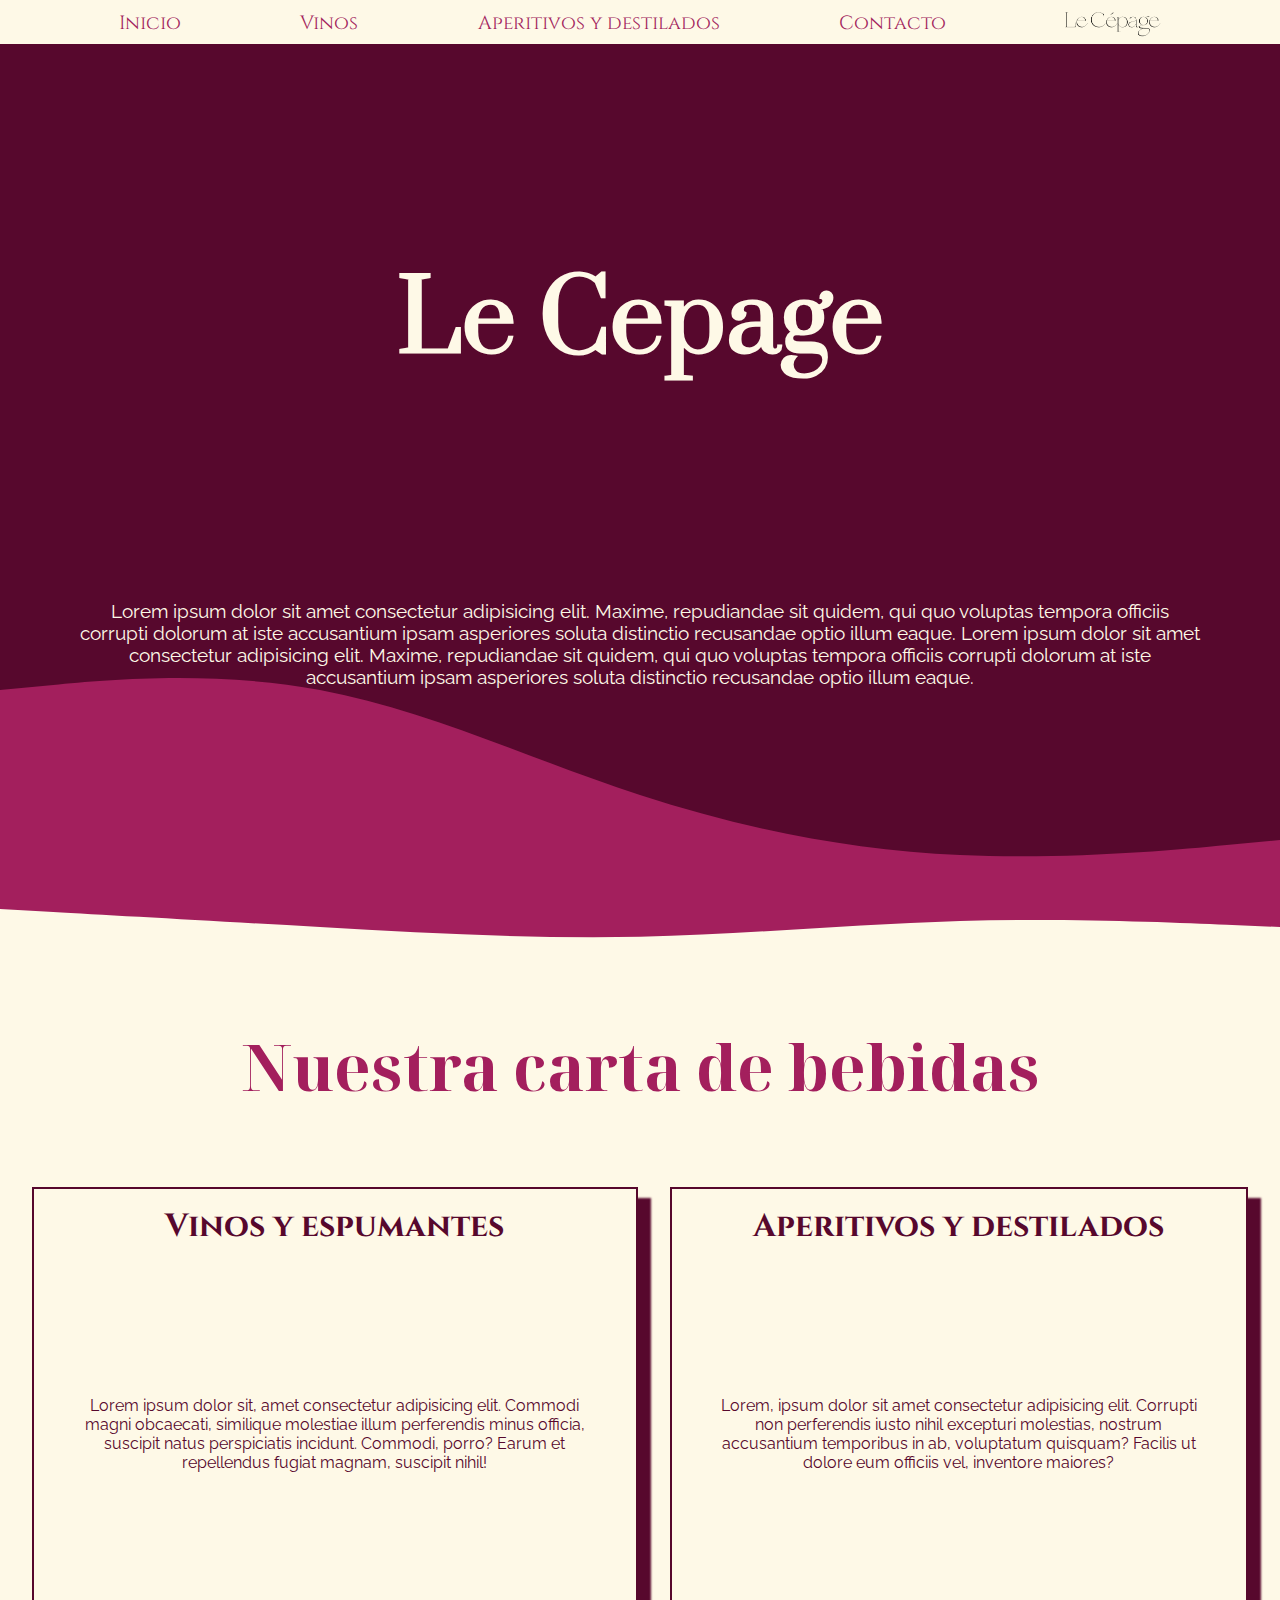
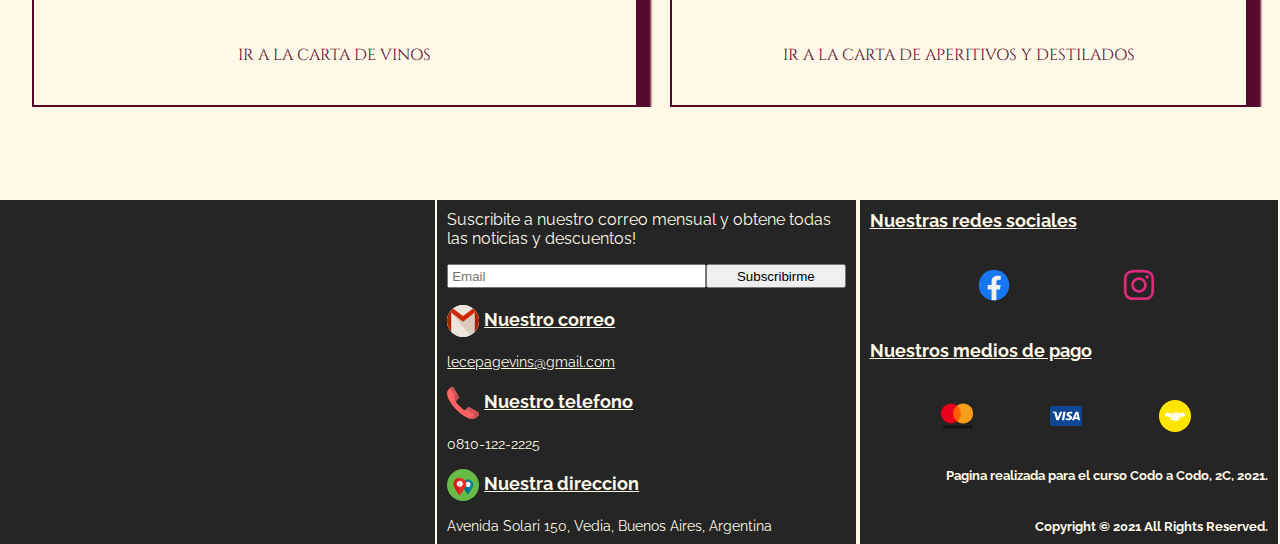
==== commit 7a8086e3: "Acomode un error en el mapa del inicio" ====
--- a/index.html
+++ b/index.html
@@ -66,49 +66,50 @@
     </div>
     <footer>
       <div class="mapa"><iframe
-          src="https://www.google.com/maps/embed?pb=!1m18!1m12!1m3!1d3288.2823060016176!2d-61.546413410299344!3d-34.495726644963916!2m3!1f0!2f0!3f0!3m2!1i1024!2i768!4f13.1!3m3!1m2!1s0x95c777bada203649%3A0x345e657384ef54c6!2sAv.%20Solari%20150%2C%20Vedia%2C%20Provincia%20de%20Buenos%20Aires!5e0!3m2!1sen!2sar!4v1635446472513!5m2!1sen!2sar"
-          width="380" height="3290" style="border:0;" allowfullscreen="" loading="lazy"></iframe>
+              src="https://www.google.com/maps/embed?pb=!1m18!1m12!1m3!1d3288.2823060016176!2d-61.546413410299344!3d-34.495726644963916!2m3!1f0!2f0!3f0!3m2!1i1024!2i768!4f13.1!3m3!1m2!1s0x95c777bada203649%3A0x345e657384ef54c6!2sAv.%20Solari%20150%2C%20Vedia%2C%20Provincia%20de%20Buenos%20Aires!5e0!3m2!1sen!2sar!4v1635446472513!5m2!1sen!2sar"
+              width="400" height="300" style="border:0;" allowfullscreen="" loading="lazy"></iframe>
       </div>
       <div class="contacto">
-        <label for="email">Suscribite a nuestro correo mensual y obtene todas las noticias y descuentos!</label>
-        <div class="newsletter-input">
-          <input type="email" id="email" name="email" class="escribir-email" placeholder="Email"><input type="submit"
-            class="submit-email" value="Subscribirme">
-        </div>
-        <div class="renglon">
-          <img src="imgs/icons/gmail-svgrepo-com.svg" alt="Icono de Gmail">
-          <h5>Nuestro correo</h5>
-        </div>
-        <a href="mailto:lecepagevins@gmail.com">lecepagevins@gmail.com</a>
-        <div class="renglon">
-          <img src="imgs/icons/telephone-svgrepo-com.svg" alt="Icono de un telefono">
-          <h5>Nuestro telefono </h5>
-        </div>
-        <p>0810-122-2225</p>
-        <div class="renglon">
-          <img src="imgs/icons/location-svgrepo-com.svg" alt="Icono de ubicacion">
-          <h5>Nuestra direccion</h5>
-        </div>
-        <p>Avenida Solari 150, Vedia, Buenos Aires, Argentina</p>
+          <label for="email">Suscribite a nuestro correo mensual y obtene todas las noticias y descuentos!</label>
+          <div class="newsletter-input">
+              <input type="email" id="email" name="email" class="escribir-email" placeholder="Email"><input
+                  type="submit" class="submit-email" value="Subscribirme">
+          </div>
+          <div class="renglon">
+              <img src="imgs/icons/gmail-svgrepo-com.svg" alt="Icono de Gmail">
+              <h5>Nuestro correo</h5>
+          </div>
+          <a href="mailto:lecepagevins@gmail.com">lecepagevins@gmail.com</a>
+          <div class="renglon">
+              <img src="imgs/icons/telephone-svgrepo-com.svg" alt="Icono de un telefono">
+              <h5>Nuestro telefono </h5>
+          </div>
+          <p>0810-122-2225</p>
+          <div class="renglon">
+              <img src="imgs/icons/location-svgrepo-com.svg" alt="Icono de ubicacion">
+              <h5>Nuestra direccion</h5>
+          </div>
+          <p>Avenida Solari 150, Vedia, Buenos Aires, Argentina</p>
       </div>
       <div class="contacto">
-        <h5>Nuestras redes sociales</h5>
-        <div class="imagenes-redes">
-          <a href="https://facebook.com/lecepagevins"><img
-              src="imgs/icons/facebook-network-communication-internet-interaction-svgrepo-com.svg" alt=""></a>
-          <a href="https://instagram.com/lecepagevins"><img
-              src="imgs/icons/instagram-social-media-network-communication-interaction-connection-svgrepo-com.svg"
-              alt=""></a>
-        </div>
-        <h5>Nuestros medios de pago</h5>
-        <div class="imagenes-redes">
-          <img src="imgs/icons/mastercard-svgrepo-com.svg" alt="Icono tarjeta mastercard">
-          <img src="imgs/icons/visa-3-svgrepo-com.svg" alt="Icono de tarjeta VISA">
-          <img src="imgs/icons/mercadolibre-svgrepo-com.svg"/>
-        </div>
-        <h6 class="footer-centered">Pagina realizada para el curso Codo a Codo, 2C, 2021.</h6>
-        <h6 class="footer-centered">Copyright © 2021 All Rights Reserved.</h6>
-    </footer>
+          <h5>Nuestras redes sociales</h5>
+          <div class="imagenes-redes">
+              <a href="https://facebook.com/lecepagevins"><img
+                      src="imgs/icons/facebook-network-communication-internet-interaction-svgrepo-com.svg"
+                      alt=""></a>
+              <a href="https://instagram.com/lecepagevins"><img
+                      src="imgs/icons/instagram-social-media-network-communication-interaction-connection-svgrepo-com.svg"
+                      alt=""></a>
+          </div>
+          <h5>Nuestros medios de pago</h5>
+          <div class="imagenes-redes">
+              <img src="imgs/icons/mastercard-svgrepo-com.svg" alt="Icono tarjeta mastercard">
+              <img src="imgs/icons/visa-3-svgrepo-com.svg" alt="Icono de tarjeta VISA">
+              <img src="imgs/icons/mercadolibre-svgrepo-com.svg" />
+          </div>
+          <h6 class="footer-centered">Pagina realizada para el curso Codo a Codo, 2C, 2021.</h6>
+          <h6 class="footer-centered">Copyright © 2021 All Rights Reserved.</h6>
+  </footer>
   </main>
 </body>
 
--- a/main.css
+++ b/main.css
@@ -349,7 +349,7 @@
   grid-column-start: span 12;
   background-color: var(--footer-background);
   color: var(--second-background);
-  height: auto;
+  height: fit-content;
   width: 100vw;
   display: flex;
   flex-direction: row;
@@ -358,20 +358,19 @@
 }
 
 .mapa {
-  padding-right: 15px;
-  margin: auto 0 auto auto;
-
+  margin: auto;
+  padding: 20px 0px 20px 0px;
 }
 
 .contacto {
-  padding: 15px;
+  padding: 10px;
   display: flex;
   width: 33%;
   flex-direction: column;
   align-content: center;
-  justify-content: space-evenly;
-  padding-right: 10px;
+  justify-content: space-between;
   border-right: 2px solid var(--second-background);
+  border-left: 2px solid var(--second-background);;
 }
 
 .renglon {
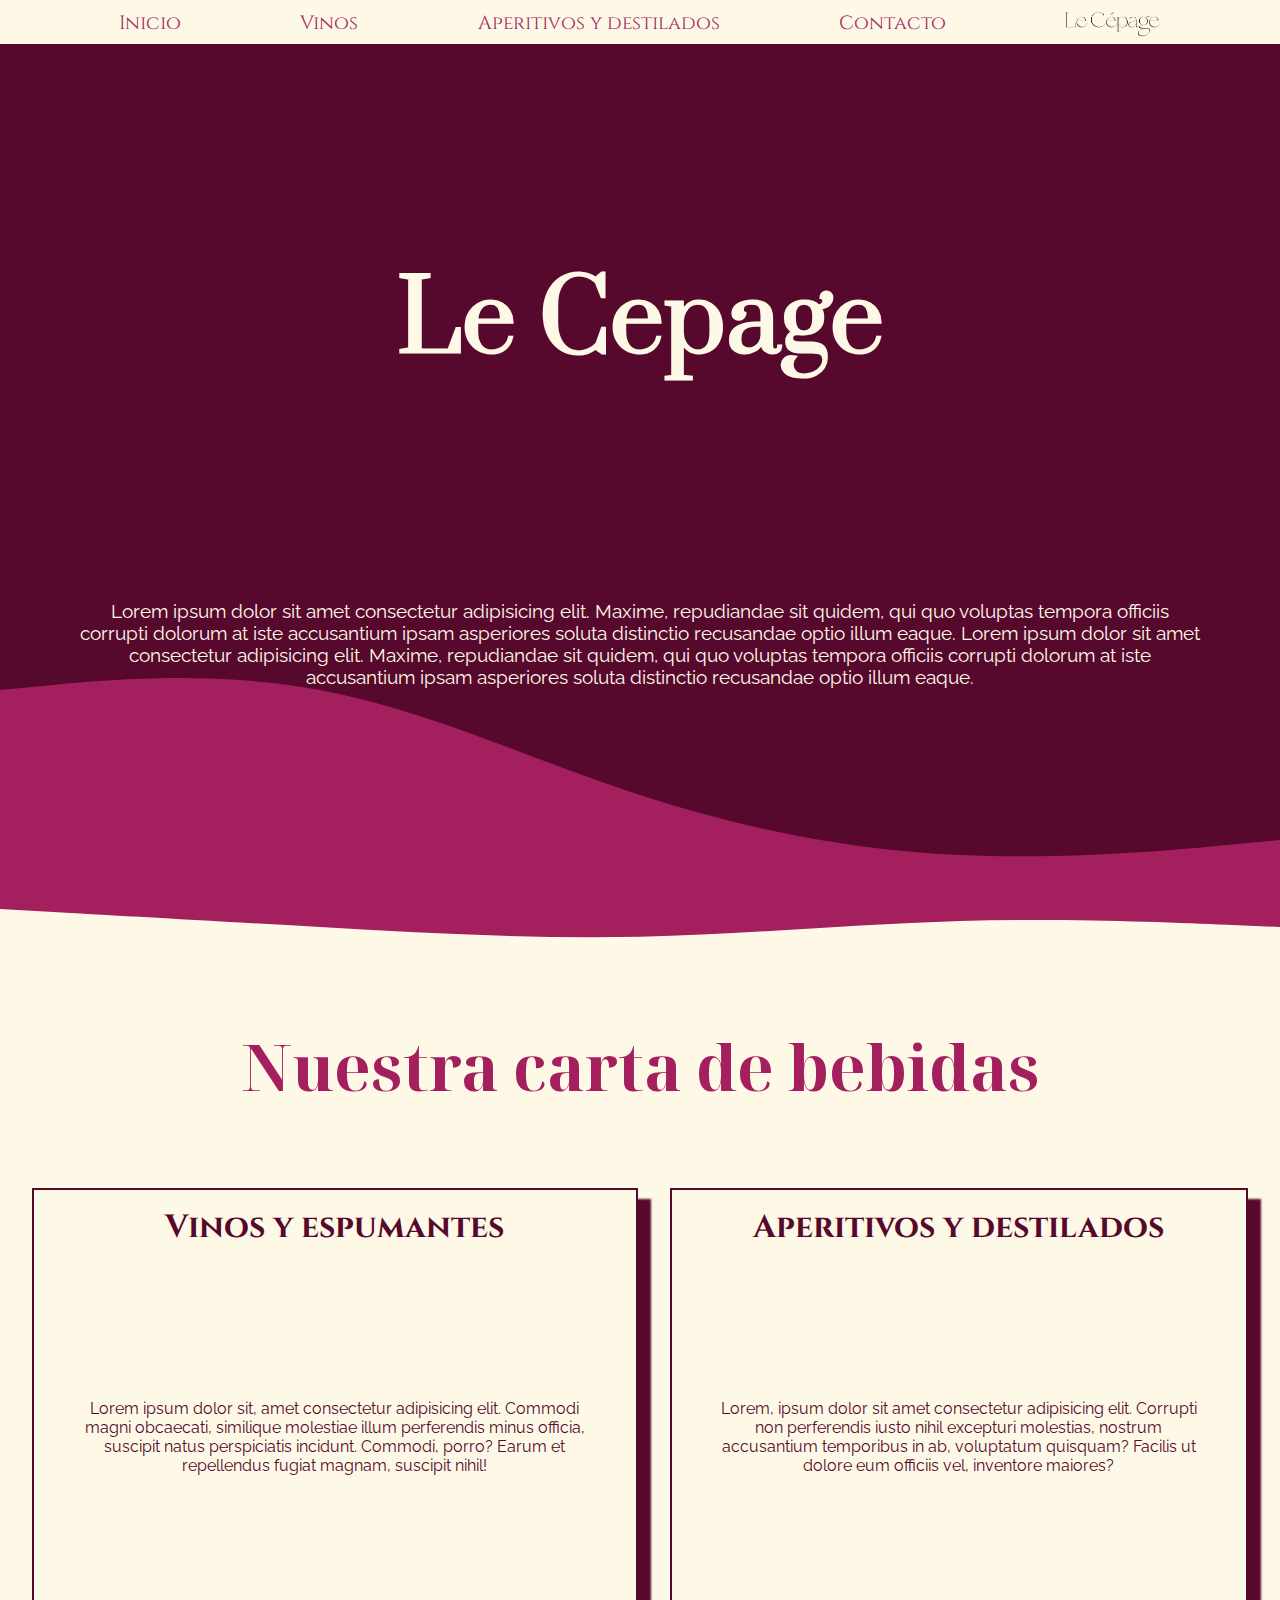
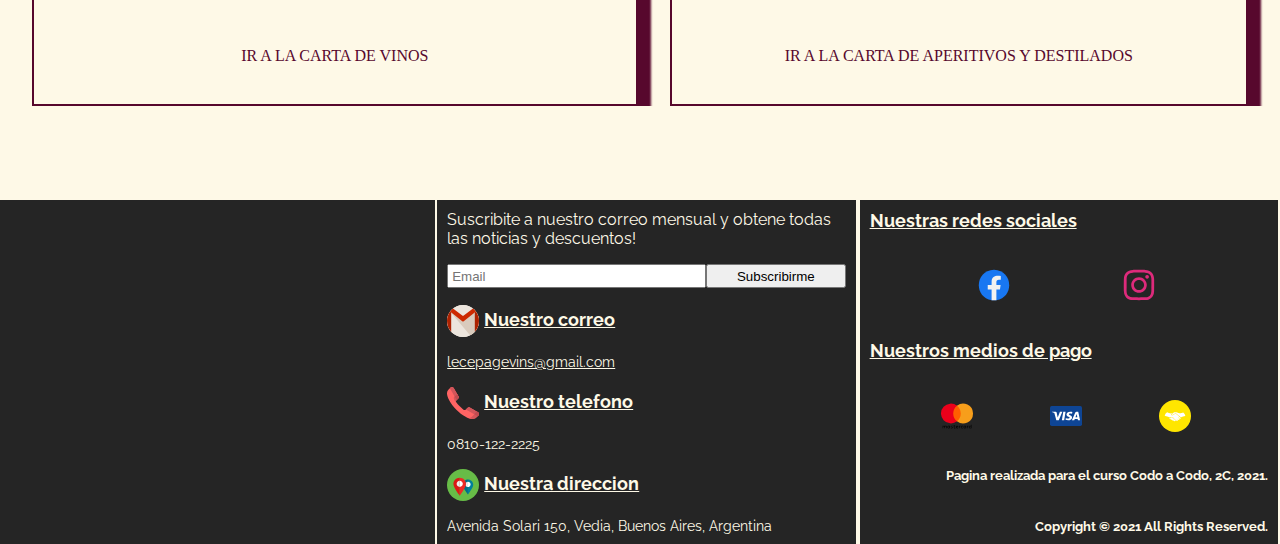
==== commit 95b1a342: "Mediaqueries realizadas para todas las paginas, falta descripcion de productos por separados" ====
--- a/index.html
+++ b/index.html
@@ -50,7 +50,7 @@
           <p>Lorem ipsum dolor sit, amet consectetur adipisicing elit. Commodi magni obcaecati, similique molestiae
             illum perferendis minus officia, suscipit natus perspiciatis incidunt. Commodi, porro? Earum et repellendus
             fugiat magnam, suscipit nihil!</p>
-          <a href="../vinos.html" class="btn btn-anim">Ir a la carta de vinos</a>
+          <a href="../vinos.html" class="boton btn-anim">Ir a la carta de vinos</a>
         </div>
         <div class="recuadro-anim">
           <h3>
@@ -59,7 +59,7 @@
           <p>Lorem, ipsum dolor sit amet consectetur adipisicing elit. Corrupti non perferendis iusto nihil excepturi
             molestias, nostrum accusantium temporibus in ab, voluptatum quisquam? Facilis ut dolore eum officiis vel,
             inventore maiores?</p>
-          <a href="../aperitivos-destilados.html" class="btn btn-anim">Ir a la carta de aperitivos y destilados</a>
+          <a href="../aperitivos-destilados.html" class="boton btn-anim">Ir a la carta de aperitivos y destilados</a>
         </div>
       </div>
       <div class="newsletter"></div>
--- a/main.css
+++ b/main.css
@@ -197,7 +197,7 @@
   text-align: center;
 }
 
-.btn {
+.boton {
   color: var(--main-background);
   cursor: pointer;
   text-transform: uppercase;
@@ -343,7 +343,40 @@
   content: " ";
 }
 
+/* Contacto */
+
+.contact-flex {
+  display: flex;
+  flex-direction: column;
+  width: 100vw;
+  justify-content: center;
+  align-items: center;
+  background-color: var(--main-background);
+}
+
+.div-contacto {
+  width: 65%;
+  border: 1px solid var(--footer-background);
+  padding: 25px 25px 25px 25px;
+  border-radius: 1em;
+  margin: 2em;
+  background-color: var(--second-background);
+}
+
+.submit-boton {
+  background-color: var(--main-background);
+  color: var(--second-background);
+}
+
+.submit-boton:hover {
+  background-color: var(--item-productos);
+  color: var();
+}
+
+/* Fin de contacto */
+
 /* Footer */
+
 footer {
   grid-row: 3/4;
   grid-column-start: span 12;
@@ -429,3 +462,4 @@
   width: 35%;
   height: 100%;
 }
+
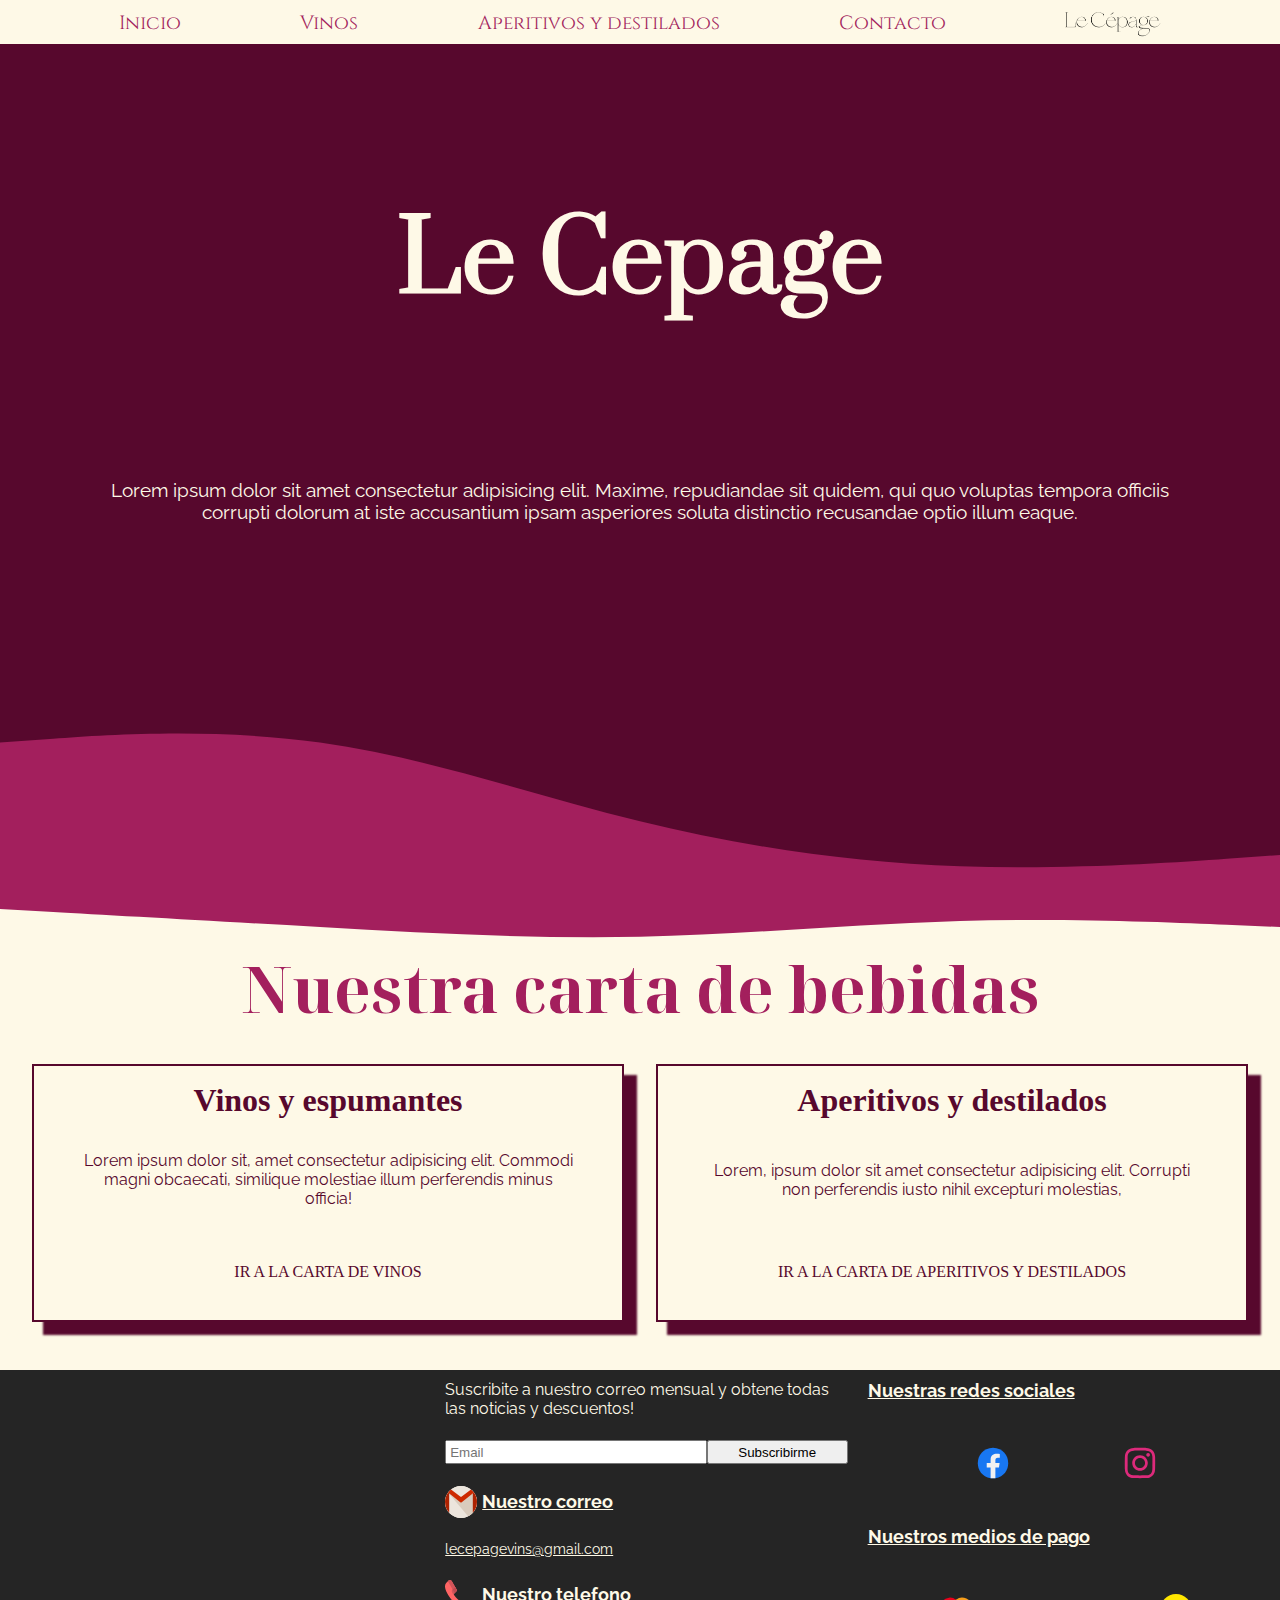
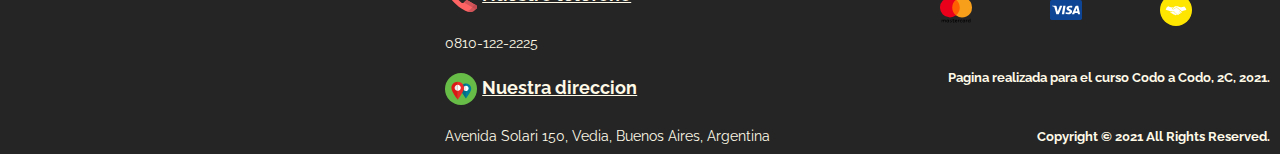
==== commit a8b3ccca: "Mediaqueries realizadas para todas las paginas, falta descripcion de productos por separados" ====
--- a/index.html
+++ b/index.html
@@ -2,12 +2,12 @@
 <html lang="es">
 
 <head>
-  <meta charset="UTF-8" />
-  <meta http-equiv="X-UA-Compatible" content="IE=edge" />
-  <meta name="viewport" content="width=device-width, initial-scale=1.0" />
-  <title>Le Cepage</title>
-  <link rel="stylesheet" href="main.css" />
-  <script src="myScripts.js"></script>
+  <meta charset="UTF-8">
+  <meta http-equiv="X-UA-Compatible" content="IE=edge">
+  <meta name="viewport" content="width=device-width, initial-scale=1.0, user-scalable=no,
+    maximum-scale=1.0, minimum-scale=1.0">
+  <title>Aperitivos y destilados</title>
+  <link rel="stylesheet" href="main.css">
 </head>
 
 <body>
@@ -25,15 +25,12 @@
     <div class="wave-container" ">
       <div class=" filler"></div> <!-- Con la misma height que el nav para asi queda bien el h1 -->
     <h1>Le Cepage</h1>
+    <p>Lorem ipsum dolor sit amet consectetur adipisicing elit. Maxime, repudiandae sit quidem, qui quo voluptas
+      tempora officiis corrupti dolorum at iste accusantium ipsam asperiores soluta distinctio recusandae optio illum
+      eaque.
+    </p>
     <div class="descripcion-principal"
       style="background-image: url(imgs/bottwave.svg); background-repeat: no-repeat; background-size: cover;">
-      <p>Lorem ipsum dolor sit amet consectetur adipisicing elit. Maxime, repudiandae sit quidem, qui quo voluptas
-        tempora officiis corrupti dolorum at iste accusantium ipsam asperiores soluta distinctio recusandae optio illum
-        eaque.
-        Lorem ipsum dolor sit amet consectetur adipisicing elit. Maxime, repudiandae sit quidem, qui quo voluptas
-        tempora officiis corrupti dolorum at iste accusantium ipsam asperiores soluta distinctio recusandae optio illum
-        eaque.
-      </p>
     </div>
     </div>
     <!-- Termino la presentacion -->
@@ -43,22 +40,20 @@
         style="background-image: url(imgs/topwave.svg); background-repeat: no-repeat; background-size: 100vw;"></div>
       <h1>Nuestra carta de bebidas</h1>
       <div class="carta">
-        <div class="recuadro-anim">
+        <div class="recuadro-anim-inicio">
           <h3>
             Vinos y espumantes
           </h3>
           <p>Lorem ipsum dolor sit, amet consectetur adipisicing elit. Commodi magni obcaecati, similique molestiae
-            illum perferendis minus officia, suscipit natus perspiciatis incidunt. Commodi, porro? Earum et repellendus
-            fugiat magnam, suscipit nihil!</p>
+            illum perferendis minus officia!</p>
           <a href="../vinos.html" class="boton btn-anim">Ir a la carta de vinos</a>
         </div>
-        <div class="recuadro-anim">
+        <div class="recuadro-anim-inicio">
           <h3>
             Aperitivos y destilados
           </h3>
           <p>Lorem, ipsum dolor sit amet consectetur adipisicing elit. Corrupti non perferendis iusto nihil excepturi
-            molestias, nostrum accusantium temporibus in ab, voluptatum quisquam? Facilis ut dolore eum officiis vel,
-            inventore maiores?</p>
+            molestias, </p>
           <a href="../aperitivos-destilados.html" class="boton btn-anim">Ir a la carta de aperitivos y destilados</a>
         </div>
       </div>
@@ -66,51 +61,51 @@
     </div>
     <footer>
       <div class="mapa"><iframe
-              src="https://www.google.com/maps/embed?pb=!1m18!1m12!1m3!1d3288.2823060016176!2d-61.546413410299344!3d-34.495726644963916!2m3!1f0!2f0!3f0!3m2!1i1024!2i768!4f13.1!3m3!1m2!1s0x95c777bada203649%3A0x345e657384ef54c6!2sAv.%20Solari%20150%2C%20Vedia%2C%20Provincia%20de%20Buenos%20Aires!5e0!3m2!1sen!2sar!4v1635446472513!5m2!1sen!2sar"
-              width="400" height="300" style="border:0;" allowfullscreen="" loading="lazy"></iframe>
+          src="https://www.google.com/maps/embed?pb=!1m18!1m12!1m3!1d3288.2823060016176!2d-61.546413410299344!3d-34.495726644963916!2m3!1f0!2f0!3f0!3m2!1i1024!2i768!4f13.1!3m3!1m2!1s0x95c777bada203649%3A0x345e657384ef54c6!2sAv.%20Solari%20150%2C%20Vedia%2C%20Provincia%20de%20Buenos%20Aires!5e0!3m2!1sen!2sar!4v1635446472513!5m2!1sen!2sar"
+          width="400" height="300" style="border:0;" allowfullscreen="" loading="lazy"></iframe>
       </div>
       <div class="contacto">
-          <label for="email">Suscribite a nuestro correo mensual y obtene todas las noticias y descuentos!</label>
-          <div class="newsletter-input">
-              <input type="email" id="email" name="email" class="escribir-email" placeholder="Email"><input
-                  type="submit" class="submit-email" value="Subscribirme">
-          </div>
-          <div class="renglon">
-              <img src="imgs/icons/gmail-svgrepo-com.svg" alt="Icono de Gmail">
-              <h5>Nuestro correo</h5>
-          </div>
-          <a href="mailto:lecepagevins@gmail.com">lecepagevins@gmail.com</a>
-          <div class="renglon">
-              <img src="imgs/icons/telephone-svgrepo-com.svg" alt="Icono de un telefono">
-              <h5>Nuestro telefono </h5>
-          </div>
-          <p>0810-122-2225</p>
-          <div class="renglon">
-              <img src="imgs/icons/location-svgrepo-com.svg" alt="Icono de ubicacion">
-              <h5>Nuestra direccion</h5>
-          </div>
-          <p>Avenida Solari 150, Vedia, Buenos Aires, Argentina</p>
+        <label for="email">Suscribite a nuestro correo mensual y obtene todas las noticias y descuentos!</label>
+        <div class="newsletter-input">
+          <input type="email" id="email" name="email" class="escribir-email" placeholder="Email"><input type="submit"
+            class="submit-email" value="Subscribirme">
+        </div>
+        <div class="renglon">
+          <img src="imgs/icons/gmail-svgrepo-com.svg" alt="Icono de Gmail">
+          <h5>Nuestro correo</h5>
+        </div>
+        <a href="mailto:lecepagevins@gmail.com">lecepagevins@gmail.com</a>
+        <div class="renglon">
+          <img src="imgs/icons/telephone-svgrepo-com.svg" alt="Icono de un telefono">
+          <h5>Nuestro telefono </h5>
+        </div>
+        <p>0810-122-2225</p>
+        <div class="renglon">
+          <img src="imgs/icons/location-svgrepo-com.svg" alt="Icono de ubicacion">
+          <h5>Nuestra direccion</h5>
+        </div>
+        <p>Avenida Solari 150, Vedia, Buenos Aires, Argentina</p>
       </div>
       <div class="contacto">
-          <h5>Nuestras redes sociales</h5>
-          <div class="imagenes-redes">
-              <a href="https://facebook.com/lecepagevins"><img
-                      src="imgs/icons/facebook-network-communication-internet-interaction-svgrepo-com.svg"
-                      alt=""></a>
-              <a href="https://instagram.com/lecepagevins"><img
-                      src="imgs/icons/instagram-social-media-network-communication-interaction-connection-svgrepo-com.svg"
-                      alt=""></a>
-          </div>
-          <h5>Nuestros medios de pago</h5>
-          <div class="imagenes-redes">
-              <img src="imgs/icons/mastercard-svgrepo-com.svg" alt="Icono tarjeta mastercard">
-              <img src="imgs/icons/visa-3-svgrepo-com.svg" alt="Icono de tarjeta VISA">
-              <img src="imgs/icons/mercadolibre-svgrepo-com.svg" />
-          </div>
-          <h6 class="footer-centered">Pagina realizada para el curso Codo a Codo, 2C, 2021.</h6>
-          <h6 class="footer-centered">Copyright © 2021 All Rights Reserved.</h6>
-  </footer>
+        <h5>Nuestras redes sociales</h5>
+        <div class="imagenes-redes">
+          <a href="https://facebook.com/lecepagevins"><img
+              src="imgs/icons/facebook-network-communication-internet-interaction-svgrepo-com.svg" alt=""></a>
+          <a href="https://instagram.com/lecepagevins"><img
+              src="imgs/icons/instagram-social-media-network-communication-interaction-connection-svgrepo-com.svg"
+              alt=""></a>
+        </div>
+        <h5>Nuestros medios de pago</h5>
+        <div class="imagenes-redes">
+          <img src="imgs/icons/mastercard-svgrepo-com.svg" alt="Icono tarjeta mastercard">
+          <img src="imgs/icons/visa-3-svgrepo-com.svg" alt="Icono de tarjeta VISA">
+          <img src="imgs/icons/mercadolibre-svgrepo-com.svg" />
+        </div>
+        <h6 class="footer-centered">Pagina realizada para el curso Codo a Codo, 2C, 2021.</h6>
+        <h6 class="footer-centered">Copyright © 2021 All Rights Reserved.</h6>
+    </footer>
   </main>
+  <script src="myScripts.js"></script>
 </body>
 
 </html>--- a/main.css
+++ b/main.css
@@ -26,7 +26,8 @@
 }
 
 body {
-  width: 100vw;
+  width: 100%;
+  height: 100%;
   margin: 0;
 }
 
@@ -90,36 +91,31 @@
 
 .flex-col-main {
   width: 100vw;
-  display: grid;
-  grid-template-rows: repeat(1fr, 3);
+  display: flex;
+  flex-direction: column;
 }
 
 .wave-container {
   height: 100vh;
   width: 100vw;
   background-color: var(--main-background);
-  grid-row: 1/2;
-  grid-column: 1/2;
-  display: grid;
-  grid-template-columns: repeat(1fr, 12);
-  grid-template-rows: repeat(1fr, 6);
+  display: flex;
+  flex-direction: column;
+  justify-content: space-between;
 }
 
 .wave-container h1 {
   color: var(--title-color);
   font-size: 6em;
   text-align: center;
-  grid-column: 1/13;
-  grid-row: 2 / 3;
 }
 
 .descripcion-principal {
   width: inherit;
-  grid-column: 1/13;
-  grid-row: 3/4;
-}
-
-.descripcion-principal > p {
+  height: 25vh;
+}
+
+.wave-container p {
   color: var(--title-color);
   font-size: 1.2em;
   text-align: center;
@@ -127,56 +123,56 @@
 }
 
 .topwave {
-  height: 100vh;
+  height: auto;
   width: inherit;
   background: var(--second-background);
   color: var(--second-background);
-  text-align: center;
-  grid-row: 2/3;
-  display: grid;
-  grid-template-columns: repeat(1fr, 12);
-  grid-template-rows: repeat(1fr, 6);
+  display: flex;
+  flex-direction: column;
 }
 
 .filler {
-  grid-column: 1/13;
-  grid-row: 1/2;
   height: 45px;
   width: 100vw;
 }
 
+.filler1 {
+  height: 45px;
+  width: 100vw;
+}
+
 .topwave h1 {
-  width: 100vw;
+  width: inherit;
   color: var(--main-color);
-  height: fit-content;
+  height: auto;
   font-size: 4em;
   text-align: center;
-  grid-column: 1/12;
-  grid-row: 2 / 3;
 }
 
 .carta {
   height: auto;
-  grid-row: 3/6;
-  grid-column: 1/13;
-  display: flex;
-  flex-direction: row;
-  padding: 0 2em 0 2em;
+  width: 100vw;
+  display: grid;
+  grid-template-columns: repeat(2, 1fr);
+  padding: 2em;
   gap: 2em;
-  justify-content: space-around;
-}
-
-.recuadro-anim {
-  flex: 1 1 auto;
+  justify-content: space-between;
+}
+
+.recuadro-anim-inicio {
+  grid-column-start: span 1;
+  height: auto;
   padding: 1em;
   display: flex;
   flex-direction: column;
+  align-items: center;
+  text-align: center;
   justify-content: space-between;
   border: 2px solid var(--main-background);
   box-shadow: 12px 12px 2px 1px var(--main-background);
 }
 
-.recuadro-anim:hover {
+.recuadro-anim-inicio:hover {
   box-shadow: 2px 2px 2px 1px var(--main-background);
   transition: all 250ms ease-in-out
 }
@@ -184,13 +180,13 @@
 /* Animacion propia creada a partir de la de los botones
   tomandola como referencia */
 
-.recuadro-anim h3 {
+.recuadro-anim-inicio h3 {
   color: var(--main-background);
   font-size: 2em;
   text-align: center;
 }
 
-.recuadro-anim p {
+.recuadro-anim-inicio p {
   color: var(--main-background);
   padding: 2em;
   font-size: 1em;
@@ -216,7 +212,7 @@
 
 .btn-anim:hover,
 .btn-anim:active {
-letter-spacing: 3px;
+letter-spacing: 1px;
 transition: all 500ms ease-in-out
 }
 
@@ -257,6 +253,7 @@
   display: flex;
   flex-direction: column;
   width: 100vw;
+  height: auto;
 }
 
 .presentacion-carta {
@@ -278,6 +275,7 @@
 
 .carta-de-productos {
   height: auto;
+  width: 100vw;
   display: flex;
   flex-direction: row;
   flex-wrap: wrap;
@@ -287,6 +285,19 @@
   gap: 25px;
 }
 
+.recuadro-anim {
+  border: 2px solid var(--main-background);
+  box-shadow: 12px 12px 2px 1px var(--main-background);
+}
+
+.recuadro-anim:hover {
+  box-shadow: 2px 2px 2px 1px var(--main-background);
+  transition: all 250ms ease-in-out
+}
+
+/* Animacion propia creada a partir de la de los botones
+  tomandola como referencia */
+
 .titulo-carta {
   background-color: var(--second-background);
   color: var(--main-background);
@@ -295,13 +306,11 @@
 }
 
 .producto {
-  flex: 1 1 31%;
   height: 200px;
+  flex: 1 1 30%;
   display: grid;
   grid-template-columns: repeat(4, 1fr);
   grid-template-rows: repeat(5, 1fr);
-  gap: 0;
-  padding: 0;
   margin: auto;
   background-color: var(--item-productos);
   color: var(--title-color);
@@ -320,14 +329,16 @@
 .producto img {
   grid-area: 2/1/6/2;
   max-width: 100%;
-  max-height: 100%;
+  max-height: 150px;
   margin: auto;
 }
 
 .producto p {
   grid-area: 2/2/6/5;
   text-align: justify;
-  font-size: 0.8em;
+  align-items: center;
+  font-size: 0.75em;
+  padding-right: 2em;
   margin: auto;
   color: var(--second-background);
 }
@@ -370,7 +381,7 @@
 
 .submit-boton:hover {
   background-color: var(--item-productos);
-  color: var();
+  color: var;
 }
 
 /* Fin de contacto */
@@ -402,8 +413,6 @@
   flex-direction: column;
   align-content: center;
   justify-content: space-between;
-  border-right: 2px solid var(--second-background);
-  border-left: 2px solid var(--second-background);;
 }
 
 .renglon {
@@ -463,3 +472,155 @@
   height: 100%;
 }
 
+/* MediaQueries */
+
+@media(max-width: 600px) /* Que detecte todos los disp que tienen pantalla hasta 400px, aplica esto */ {
+
+  .grilla-nav-izq {
+    flex-direction: column;
+    height: auto;
+    position: relative;
+  }
+
+  .wave-container {
+    height: auto;
+  }
+
+  .wave-container h1 {
+    font-size: 4em;
+  }
+
+  .topwave h1, .presentacion-carta h1  {
+    font-size: 3em;
+  }
+
+  .recuadro-anim h3 {
+    font-size: 1.6em;
+  }
+
+  .wave-container p {
+    font-size: 1.2em;
+  }
+
+  /* Primer pagina terminada */
+
+  /* Vinos y aperitivos */
+
+  .presentacion-carta {
+    height: auto;
+  }
+
+  .carta {
+    height: auto;
+    width: 100vw;
+    display: grid;
+    grid-template-columns: none;
+    grid-template-rows: repeat(2, 1fr);
+    padding: 2em;
+    gap: 2em;
+    justify-content: space-between;
+  }
+  
+  .recuadro-anim {
+    grid-row-start: span 1;
+    height: auto;
+    padding: 1em;
+    display: flex;
+    flex-direction: column;
+    justify-content: space-between;
+    border: 2px solid var(--main-background);
+    box-shadow: 12px 12px 2px 1px var(--main-background);
+  }
+
+  .titulo-carta {
+    font-size: 1.8em;
+    margin-top: 10px;
+  }
+  
+  .producto {
+    flex: 1 1 100%;
+  }
+
+  .producto p {
+    text-align: justify;
+    margin: auto;
+    padding: 0;
+  }
+
+  /* Fin vinos y aperitivos */
+
+  footer {
+    width: 100vw;
+    flex-direction: column;
+    justify-content: center;
+    align-items: stretch;
+  }
+
+  .contacto {
+    width: 100vw;
+    height: auto;
+    gap: 1em;
+    align-items: center;
+  }
+
+  .mapa {
+    display:none;
+  }
+
+  .filler1 {
+    display: none;
+  }
+}
+
+@media(min-width: 600px) and (max-width: 1050px) {
+
+  .wave-container {
+    height: 100vh;
+  }
+
+  .grilla-nav-izq {
+    flex-direction: row;
+    height: auto;
+    position: fixed;
+  }
+
+  .nav-hijo-izq {
+    flex: 1 1 40%;
+    font-size: 0.9em;
+  }
+
+  .titulo-carta {
+    font-size: 1.8em;
+    margin-top: 10px;
+  }
+
+  .mapa {
+    display:none;
+  }
+
+  .producto {
+    flex: 0 0 43%;
+  }
+
+  .producto p {
+    text-align: justify;
+    margin: auto;
+    padding-right: 1em;
+    font-size: 0.7em;
+  }
+ 
+  footer {
+    width: 100vw;
+    flex-direction: row;
+    justify-content: center;
+    align-items: stretch;
+  }
+
+  .contacto {
+    width: 100vw;
+    height: auto;
+    gap: 0.7em;
+    align-items: center;
+  }
+
+}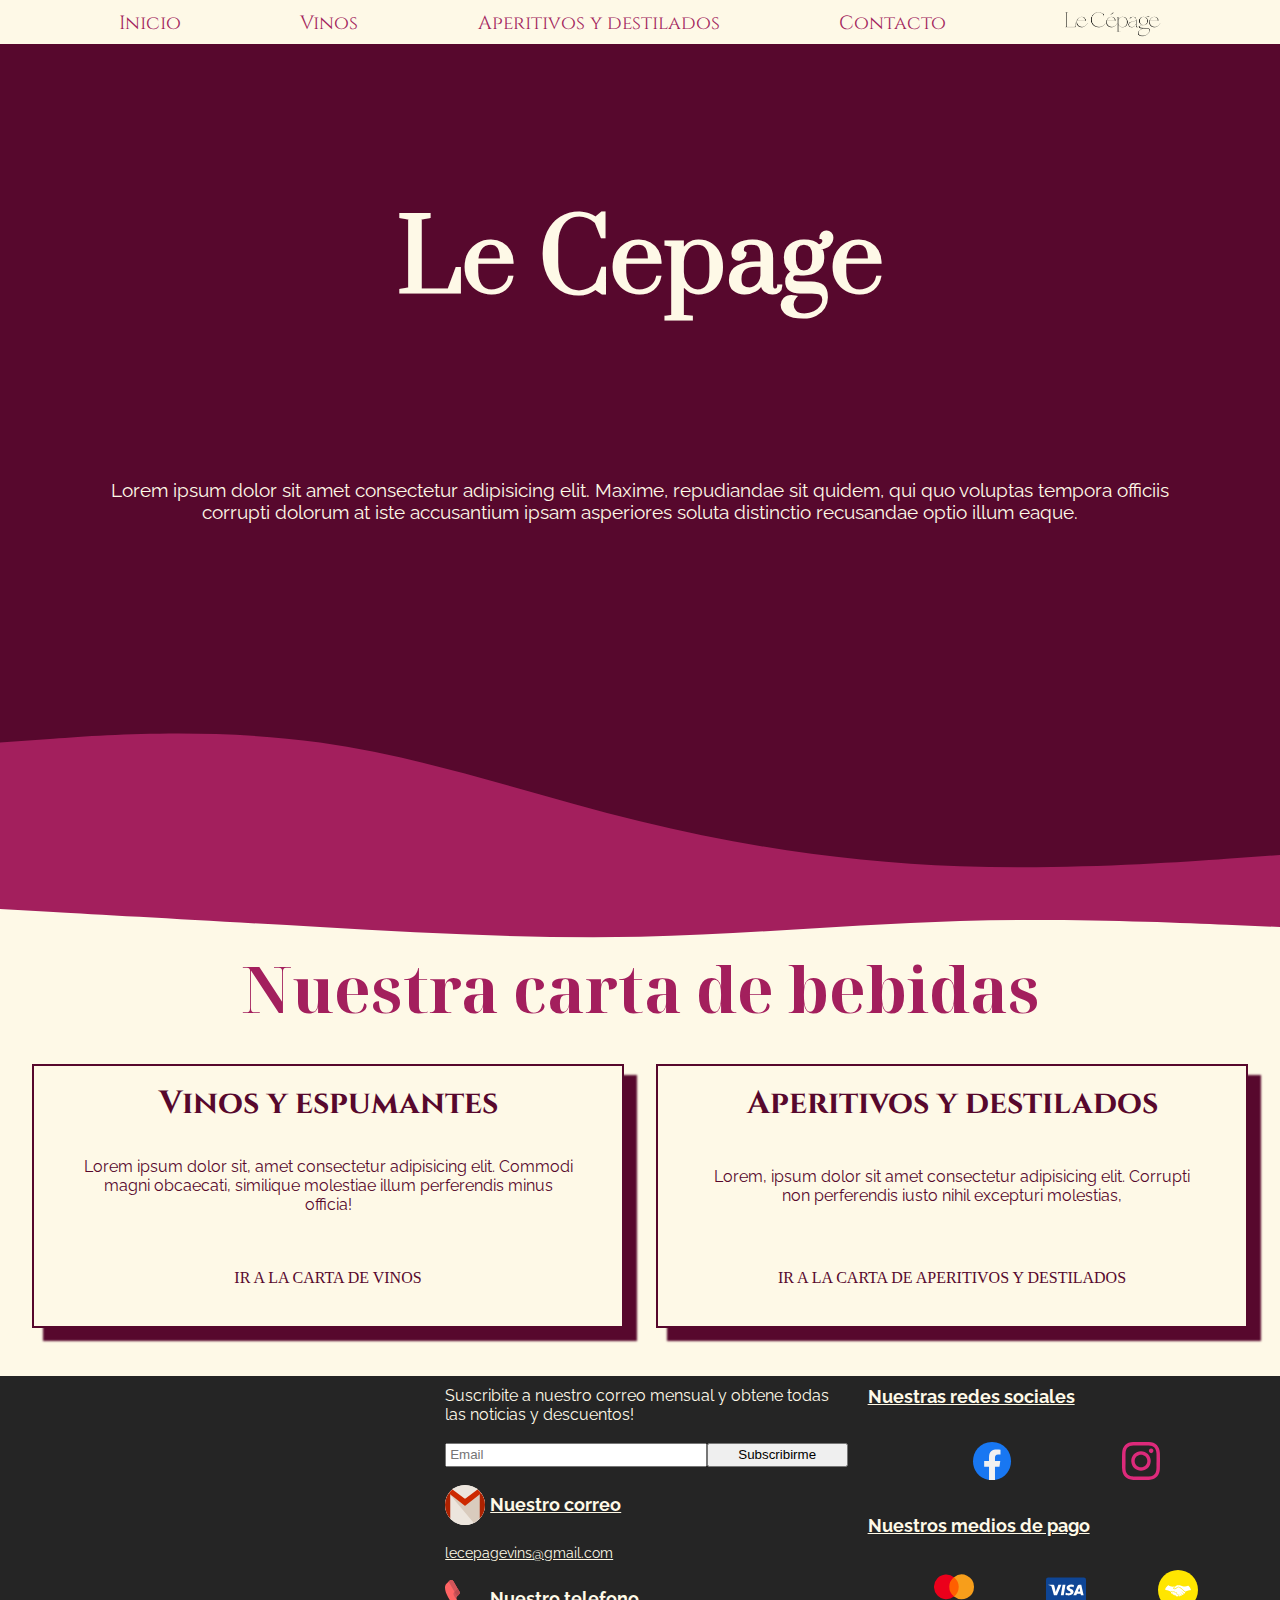
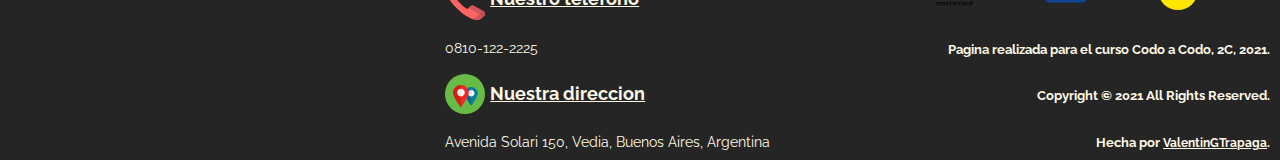
==== commit ae907226: "Mediaqueries realizadas para todas las paginas, falta descripcion de productos por separados" ====
--- a/index.html
+++ b/index.html
@@ -103,6 +103,7 @@
         </div>
         <h6 class="footer-centered">Pagina realizada para el curso Codo a Codo, 2C, 2021.</h6>
         <h6 class="footer-centered">Copyright © 2021 All Rights Reserved.</h6>
+        <h6 class="footer-centered">Hecha por <a href="github.com/ValentinGTrapaga">ValentinGTrapaga</a>.</h6>
     </footer>
   </main>
   <script src="myScripts.js"></script>
--- a/main.css
+++ b/main.css
@@ -29,6 +29,7 @@
   width: 100%;
   height: 100%;
   margin: 0;
+  background-color: var(--second-background);
 }
 
 /* Fuentes */
@@ -40,7 +41,7 @@
   font-family: 'Noto Serif Display', serif;;
 }
 
-.recuadro-anim h3, .recuadro-anim h4, .btn {
+.recuadro-anim h3, .recuadro-anim h4, .recuadro-anim-inicio h3, .btn {
   font-family: 'Cinzel', serif;
 }
 
@@ -438,8 +439,8 @@
 }
 
 .contacto img {
-  height: 32px;
-  width: 32px;
+  height: 40px;
+  width: 40px;
   margin-right: 5px;
 }
 
@@ -554,6 +555,7 @@
     flex-direction: column;
     justify-content: center;
     align-items: stretch;
+    font-size: 0.8em;
   }
 
   .contacto {
@@ -569,6 +571,15 @@
 
   .filler1 {
     display: none;
+  }
+
+  .div-contacto {
+    width: 90%;
+    border: 1px solid var(--footer-background);
+    padding: 10px;
+    border-radius: 1em;
+    margin: 2em;
+    background-color: var(--second-background);
   }
 }
 
@@ -614,6 +625,7 @@
     flex-direction: row;
     justify-content: center;
     align-items: stretch;
+    font-size: 0.7em;
   }
 
   .contacto {
@@ -623,4 +635,13 @@
     align-items: center;
   }
 
+  .div-contacto {
+    width: 80%;
+    border: 1px solid var(--footer-background);
+    padding: 15px;
+    border-radius: 1em;
+    margin: 3em;
+    background-color: var(--second-background);
+  }
+
 }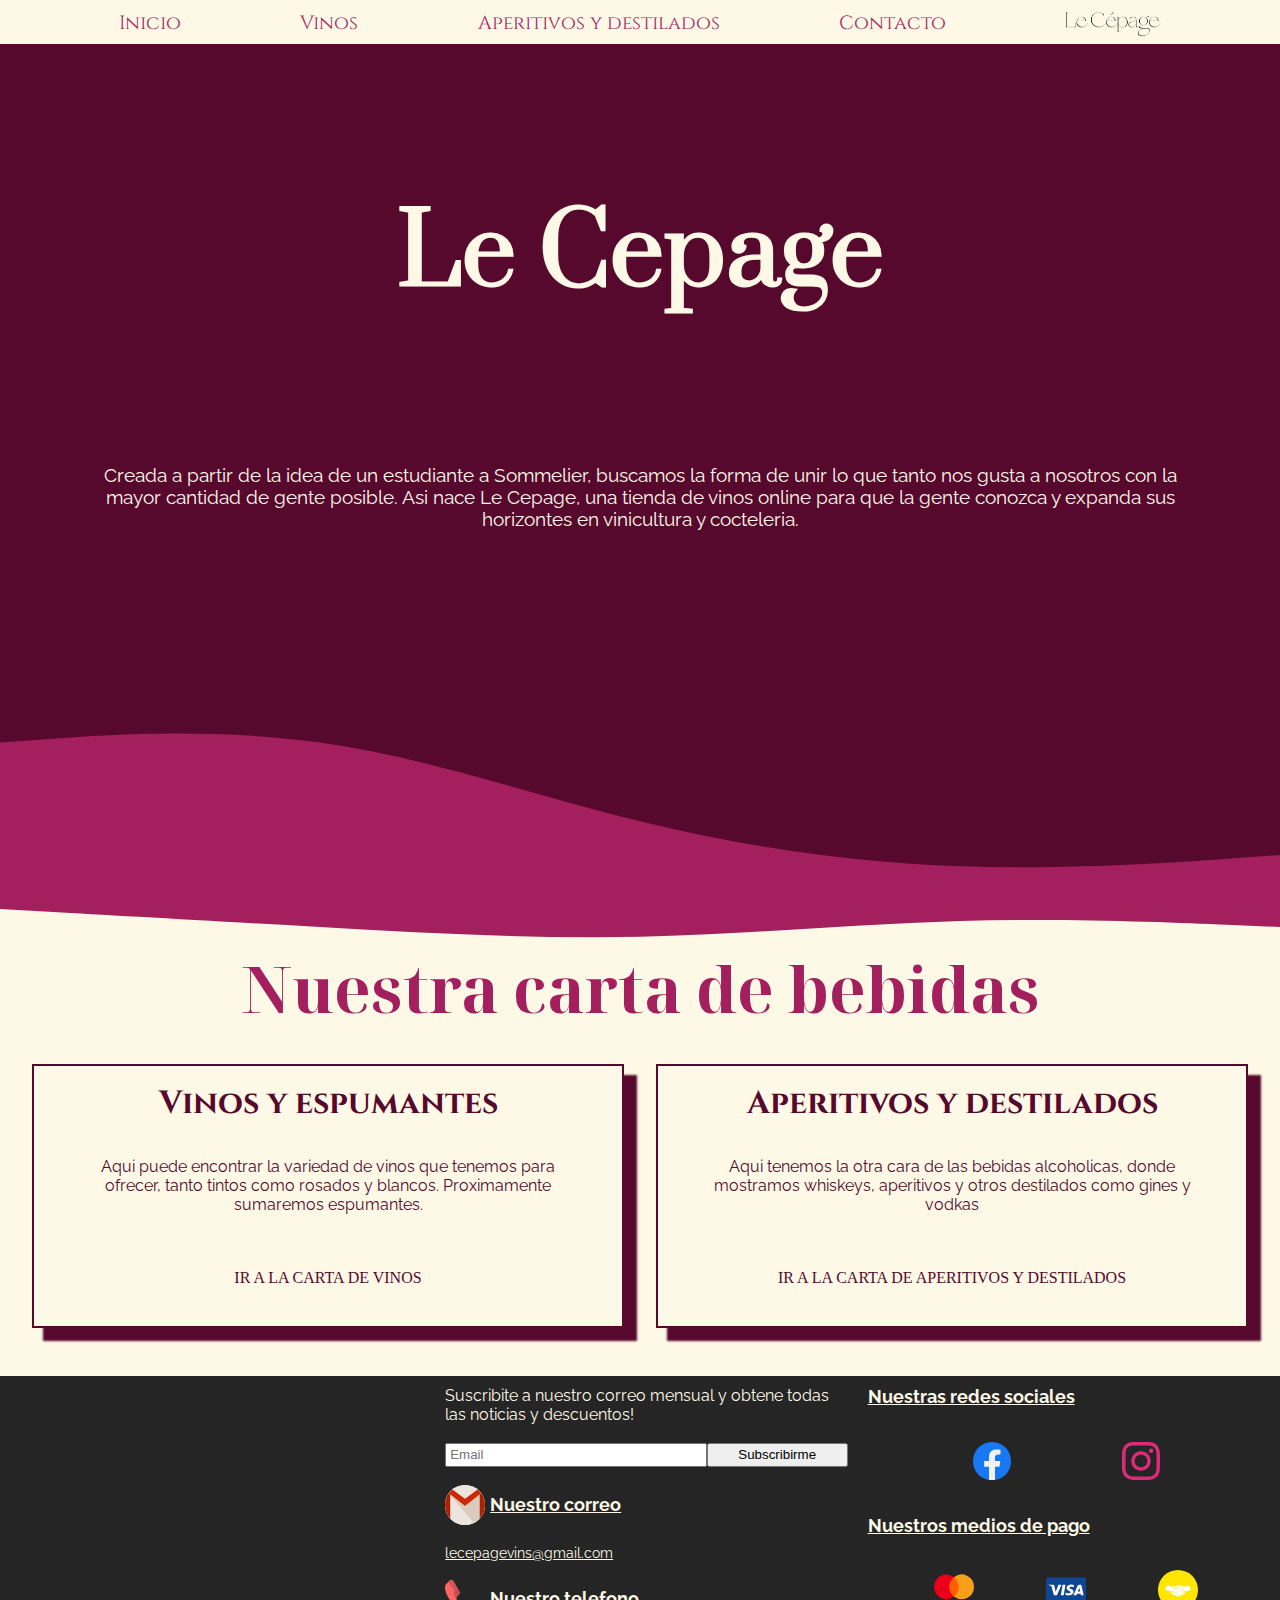
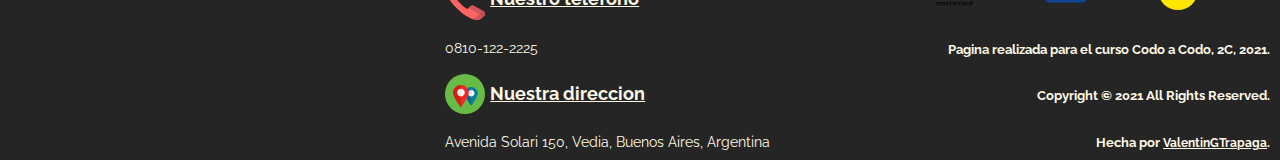
==== commit 51d6c54d: "Terminada por completa la pagina" ====
--- a/index.html
+++ b/index.html
@@ -25,9 +25,9 @@
     <div class="wave-container" ">
       <div class=" filler"></div> <!-- Con la misma height que el nav para asi queda bien el h1 -->
     <h1>Le Cepage</h1>
-    <p>Lorem ipsum dolor sit amet consectetur adipisicing elit. Maxime, repudiandae sit quidem, qui quo voluptas
-      tempora officiis corrupti dolorum at iste accusantium ipsam asperiores soluta distinctio recusandae optio illum
-      eaque.
+    <p>Creada a partir de la idea de un estudiante a Sommelier, buscamos la forma de unir lo que tanto nos gusta a
+      nosotros con la mayor cantidad de gente posible. Asi nace Le Cepage, una tienda de vinos online para que la gente conozca
+      y expanda sus horizontes en vinicultura y cocteleria.
     </p>
     <div class="descripcion-principal"
       style="background-image: url(imgs/bottwave.svg); background-repeat: no-repeat; background-size: cover;">
@@ -44,16 +44,19 @@
           <h3>
             Vinos y espumantes
           </h3>
-          <p>Lorem ipsum dolor sit, amet consectetur adipisicing elit. Commodi magni obcaecati, similique molestiae
-            illum perferendis minus officia!</p>
+          <p>Aqui puede encontrar la variedad de vinos que tenemos para ofrecer, tanto tintos como rosados y blancos.
+            Proximamente sumaremos espumantes. 
+          </p>
           <a href="../vinos.html" class="boton btn-anim">Ir a la carta de vinos</a>
         </div>
         <div class="recuadro-anim-inicio">
           <h3>
             Aperitivos y destilados
           </h3>
-          <p>Lorem, ipsum dolor sit amet consectetur adipisicing elit. Corrupti non perferendis iusto nihil excepturi
-            molestias, </p>
+          <p>
+            Aqui tenemos la otra cara de las bebidas alcoholicas, donde mostramos whiskeys, aperitivos y otros destilados como
+            gines y vodkas
+          </p>
           <a href="../aperitivos-destilados.html" class="boton btn-anim">Ir a la carta de aperitivos y destilados</a>
         </div>
       </div>
@@ -103,10 +106,10 @@
         </div>
         <h6 class="footer-centered">Pagina realizada para el curso Codo a Codo, 2C, 2021.</h6>
         <h6 class="footer-centered">Copyright © 2021 All Rights Reserved.</h6>
-        <h6 class="footer-centered">Hecha por <a href="github.com/ValentinGTrapaga">ValentinGTrapaga</a>.</h6>
+        <h6 class="footer-centered">Hecha por <a href="https://www.github.com/ValentinGTrapaga">ValentinGTrapaga</a>.
+        </h6>
     </footer>
   </main>
   <script src="myScripts.js"></script>
 </body>
-
 </html>--- a/main.css
+++ b/main.css
@@ -484,7 +484,7 @@
   }
 
   .wave-container {
-    height: auto;
+    height: 100vh;
   }
 
   .wave-container h1 {
